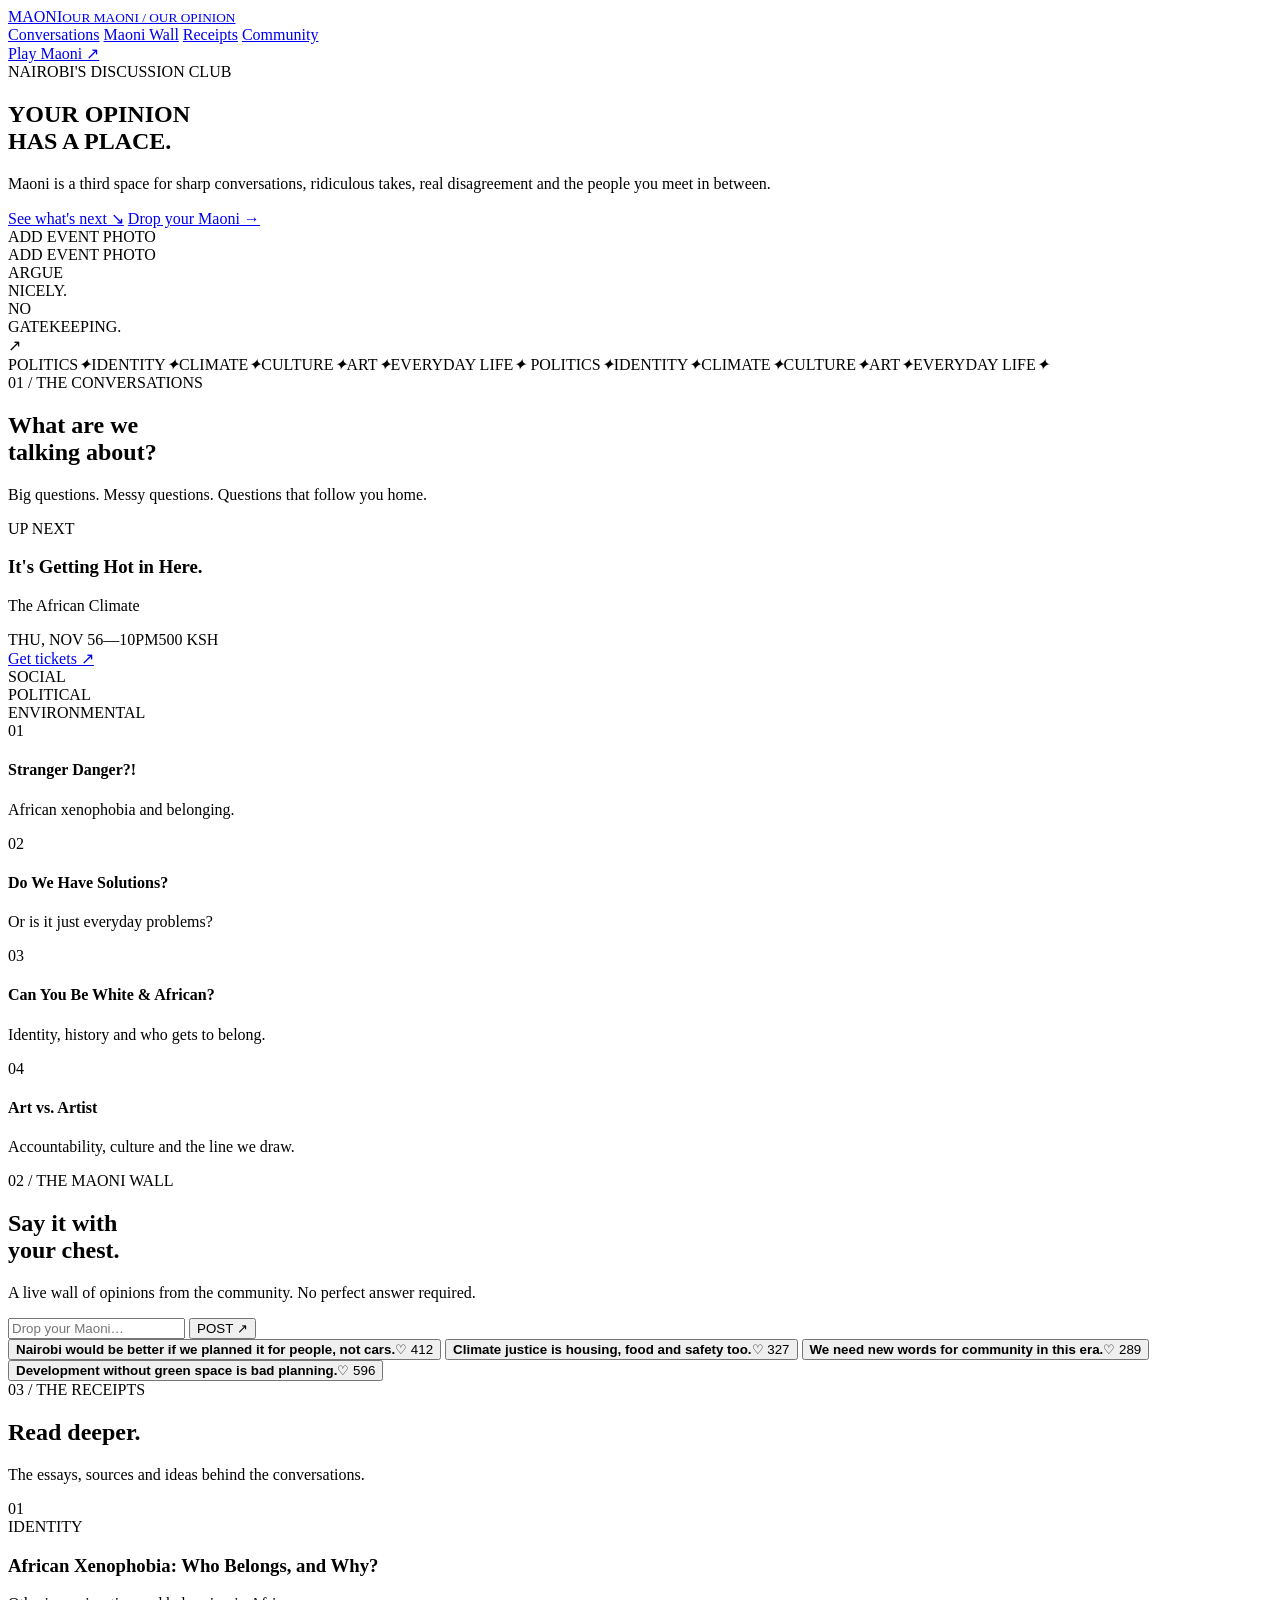
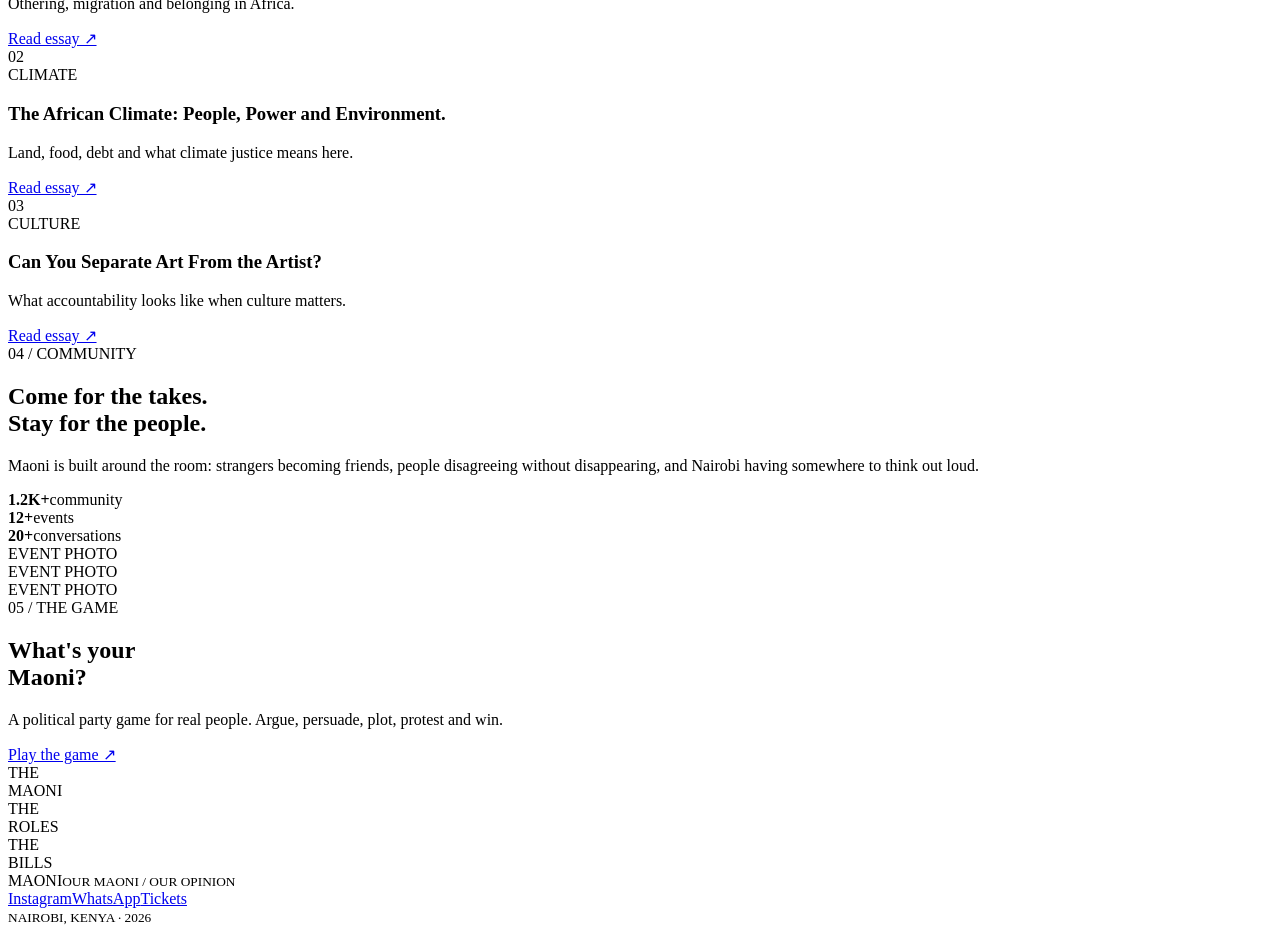
==== index.html @ e8bc094e "Build modern Maoni community site" ====
<!doctype html>
<html lang="en">
<head>
  <meta charset="utf-8" />
  <meta name="viewport" content="width=device-width,initial-scale=1" />
  <meta name="theme-color" content="#0b0b0d" />
  <title>Maoni — Our Maoni. Our Opinion.</title>
  <meta name="description" content="Maoni is a Nairobi discussion club, community and game for people with something to say." />
  <link rel="preconnect" href="https://fonts.googleapis.com">
  <link rel="preconnect" href="https://fonts.gstatic.com" crossorigin>
  <link href="https://fonts.googleapis.com/css2?family=Archivo+Black&family=DM+Sans:wght@400;500;600;700&family=Space+Grotesk:wght@500;600;700&display=swap" rel="stylesheet">
  <link rel="stylesheet" href="styles.css" />
</head>
<body>
  <div class="noise"></div>
  <header class="nav-wrap">
    <nav class="nav shell">
      <a class="brand" href="#top" aria-label="Maoni home"><span>MAONI</span><small>OUR MAONI / OUR OPINION</small></a>
      <div class="nav-links">
        <a href="#conversations">Conversations</a>
        <a href="#wall">Maoni Wall</a>
        <a href="#receipts">Receipts</a>
        <a href="#community">Community</a>
      </div>
      <a class="pill pill-pink" href="#game">Play Maoni ↗</a>
    </nav>
  </header>

  <main id="top">
    <section class="hero shell">
      <div class="hero-copy reveal">
        <div class="eyebrow">NAIROBI'S DISCUSSION CLUB</div>
        <h1>YOUR OPINION<br><span class="chrome">HAS A PLACE.</span></h1>
        <p>Maoni is a third space for sharp conversations, ridiculous takes, real disagreement and the people you meet in between.</p>
        <div class="hero-actions">
          <a class="pill pill-lime" href="#conversations">See what's next ↘</a>
          <a class="text-link" href="#wall">Drop your Maoni →</a>
        </div>
      </div>
      <div class="hero-art reveal">
        <div class="orb orb-a"></div>
        <div class="orb orb-b"></div>
        <div class="portrait-card portrait-a"><span>ADD EVENT PHOTO</span></div>
        <div class="portrait-card portrait-b"><span>ADD EVENT PHOTO</span></div>
        <div class="sticker sticker-blue">ARGUE<br>NICELY.</div>
        <div class="sticker sticker-pink">NO<br>GATEKEEPING.</div>
        <div class="scribble">↗</div>
      </div>
    </section>

    <section class="ticker" aria-label="Maoni topics">
      <div class="ticker-track">
        <span>POLITICS</span><i>✦</i><span>IDENTITY</span><i>✦</i><span>CLIMATE</span><i>✦</i><span>CULTURE</span><i>✦</i><span>ART</span><i>✦</i><span>EVERYDAY LIFE</span><i>✦</i>
        <span>POLITICS</span><i>✦</i><span>IDENTITY</span><i>✦</i><span>CLIMATE</span><i>✦</i><span>CULTURE</span><i>✦</i><span>ART</span><i>✦</i><span>EVERYDAY LIFE</span><i>✦</i>
      </div>
    </section>

    <section id="conversations" class="section shell">
      <div class="section-head reveal">
        <div><span class="eyebrow">01 / THE CONVERSATIONS</span><h2>What are we<br>talking about?</h2></div>
        <p>Big questions. Messy questions. Questions that follow you home.</p>
      </div>
      <article class="feature-card reveal">
        <div class="feature-copy">
          <span class="tag">UP NEXT</span>
          <h3>It's Getting Hot in Here.</h3>
          <p class="subtitle">The African Climate</p>
          <div class="meta"><span>THU, NOV 5</span><span>6—10PM</span><span>500 KSH</span></div>
          <a class="pill pill-black" href="#">Get tickets ↗</a>
        </div>
        <div class="feature-visual">
          <div class="planet"></div>
          <div class="topic-chip chip-a">SOCIAL</div>
          <div class="topic-chip chip-b">POLITICAL</div>
          <div class="topic-chip chip-c">ENVIRONMENTAL</div>
        </div>
      </article>
      <div class="conversation-grid">
        <article class="topic-card pink reveal"><span>01</span><h4>Stranger Danger?!</h4><p>African xenophobia and belonging.</p></article>
        <article class="topic-card blue reveal"><span>02</span><h4>Do We Have Solutions?</h4><p>Or is it just everyday problems?</p></article>
        <article class="topic-card lime reveal"><span>03</span><h4>Can You Be White & African?</h4><p>Identity, history and who gets to belong.</p></article>
        <article class="topic-card orange reveal"><span>04</span><h4>Art vs. Artist</h4><p>Accountability, culture and the line we draw.</p></article>
      </div>
    </section>

    <section id="wall" class="section dark-section">
      <div class="shell wall-grid">
        <div class="section-head inverse reveal"><div><span class="eyebrow">02 / THE MAONI WALL</span><h2>Say it with<br>your chest.</h2></div><p>A live wall of opinions from the community. No perfect answer required.</p></div>
        <form class="maoni-form reveal" onsubmit="return addMaoni(event)">
          <input id="maoniInput" maxlength="160" placeholder="Drop your Maoni…" aria-label="Drop your Maoni" />
          <button type="submit">POST ↗</button>
        </form>
        <div id="maoniGrid" class="maoni-grid">
          <button class="maoni-note n1" onclick="like(this)"><b>Nairobi would be better if we planned it for people, not cars.</b><span>♡ 412</span></button>
          <button class="maoni-note n2" onclick="like(this)"><b>Climate justice is housing, food and safety too.</b><span>♡ 327</span></button>
          <button class="maoni-note n3" onclick="like(this)"><b>We need new words for community in this era.</b><span>♡ 289</span></button>
          <button class="maoni-note n4" onclick="like(this)"><b>Development without green space is bad planning.</b><span>♡ 596</span></button>
        </div>
      </div>
    </section>

    <section id="receipts" class="section shell">
      <div class="section-head reveal"><div><span class="eyebrow">03 / THE RECEIPTS</span><h2>Read deeper.</h2></div><p>The essays, sources and ideas behind the conversations.</p></div>
      <div class="essay-grid">
        <article class="essay-card reveal"><div class="essay-no">01</div><span class="tag">IDENTITY</span><h3>African Xenophobia: Who Belongs, and Why?</h3><p>Othering, migration and belonging in Africa.</p><a href="#">Read essay ↗</a></article>
        <article class="essay-card reveal"><div class="essay-no">02</div><span class="tag">CLIMATE</span><h3>The African Climate: People, Power and Environment.</h3><p>Land, food, debt and what climate justice means here.</p><a href="#">Read essay ↗</a></article>
        <article class="essay-card reveal"><div class="essay-no">03</div><span class="tag">CULTURE</span><h3>Can You Separate Art From the Artist?</h3><p>What accountability looks like when culture matters.</p><a href="#">Read essay ↗</a></article>
      </div>
    </section>

    <section id="community" class="section community-section shell">
      <div class="community-copy reveal">
        <span class="eyebrow">04 / COMMUNITY</span>
        <h2>Come for the takes.<br><span class="chrome">Stay for the people.</span></h2>
        <p>Maoni is built around the room: strangers becoming friends, people disagreeing without disappearing, and Nairobi having somewhere to think out loud.</p>
        <div class="stats"><div><strong>1.2K+</strong><span>community</span></div><div><strong>12+</strong><span>events</span></div><div><strong>20+</strong><span>conversations</span></div></div>
      </div>
      <div class="photo-stack reveal">
        <div class="photo p1">EVENT PHOTO</div><div class="photo p2">EVENT PHOTO</div><div class="photo p3">EVENT PHOTO</div>
      </div>
    </section>

    <section id="game" class="section game-section">
      <div class="shell game-grid">
        <div class="game-copy reveal"><span class="eyebrow">05 / THE GAME</span><h2>What's your<br><span class="chrome">Maoni?</span></h2><p>A political party game for real people. Argue, persuade, plot, protest and win.</p><a class="pill pill-lime" href="#">Play the game ↗</a></div>
        <div class="cards reveal"><div class="game-card pink">THE<br>MAONI</div><div class="game-card lime">THE<br>ROLES</div><div class="game-card blue">THE<br>BILLS</div></div>
      </div>
    </section>
  </main>

  <footer><div class="shell footer-grid"><div class="brand"><span>MAONI</span><small>OUR MAONI / OUR OPINION</small></div><div><a href="#">Instagram</a><a href="#">WhatsApp</a><a href="#">Tickets</a></div><small>NAIROBI, KENYA · 2026</small></div></footer>
  <script src="app.js"></script>
</body>
</html>
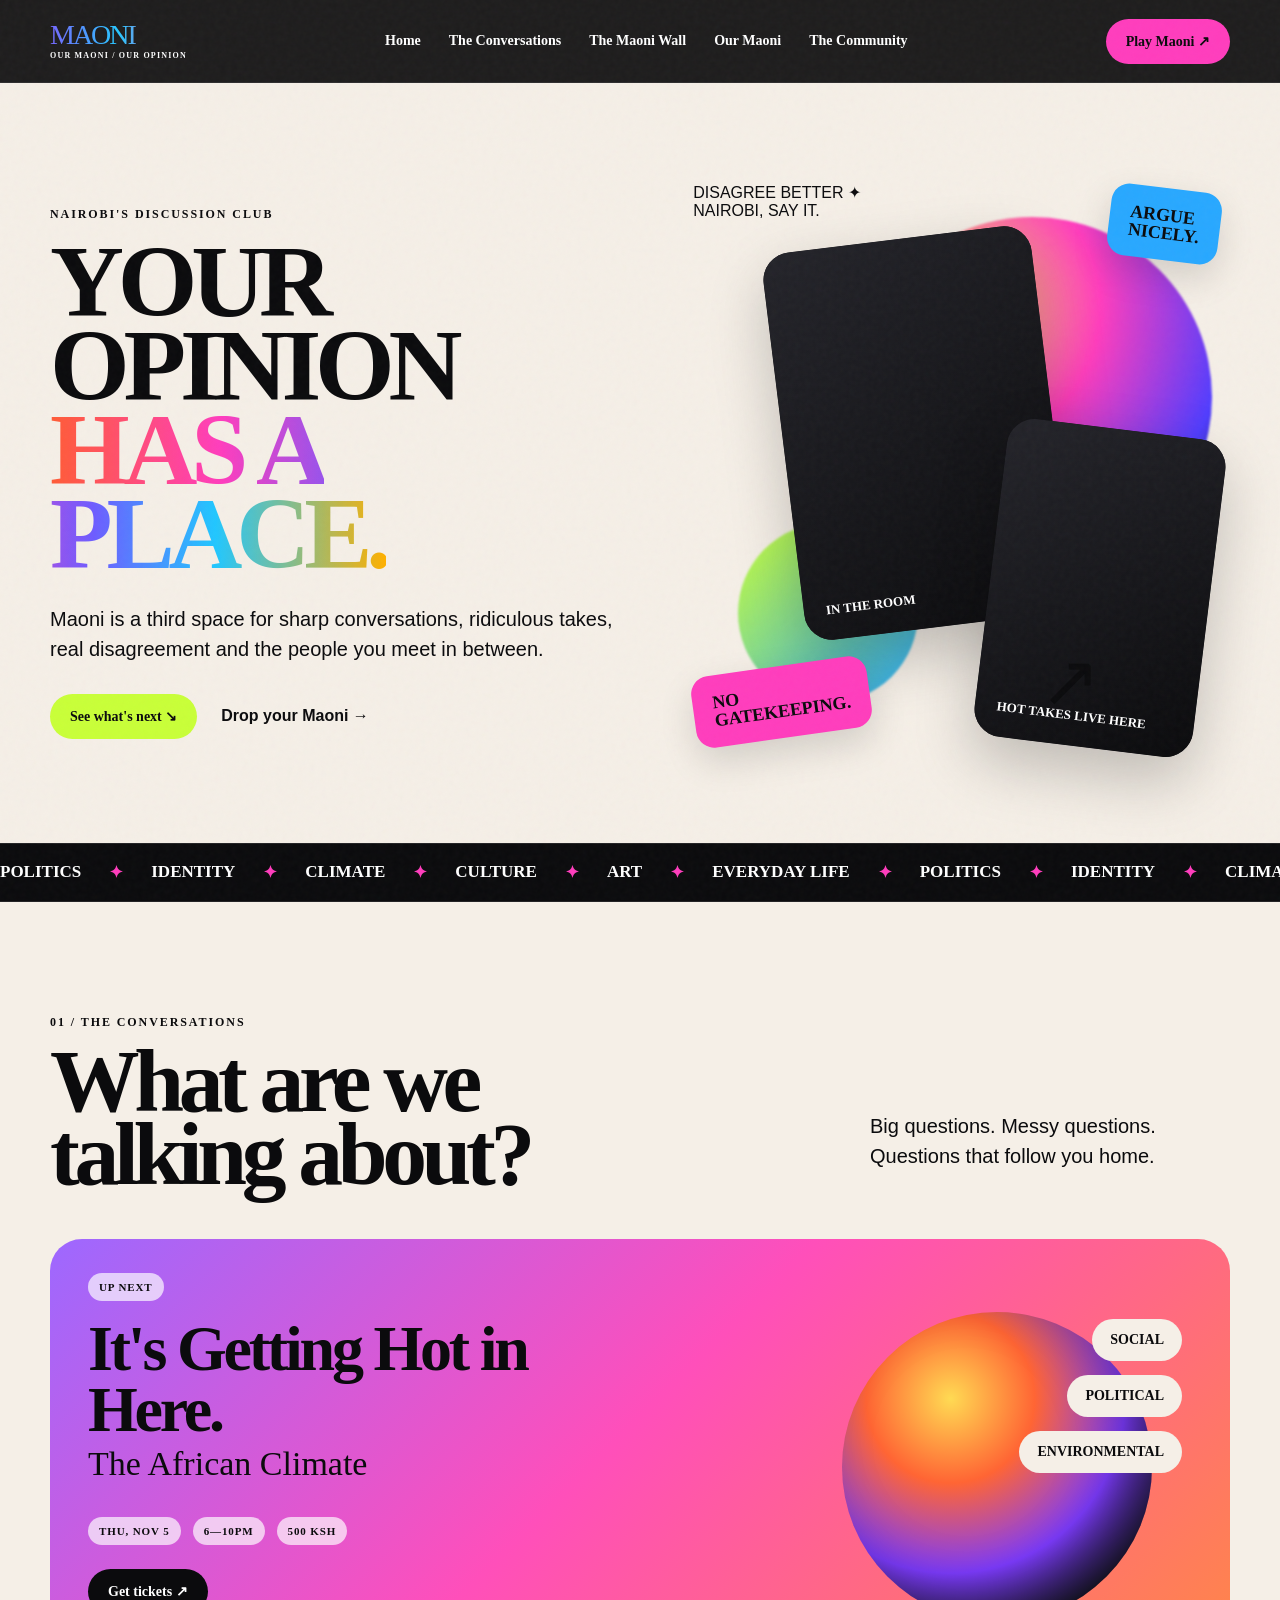
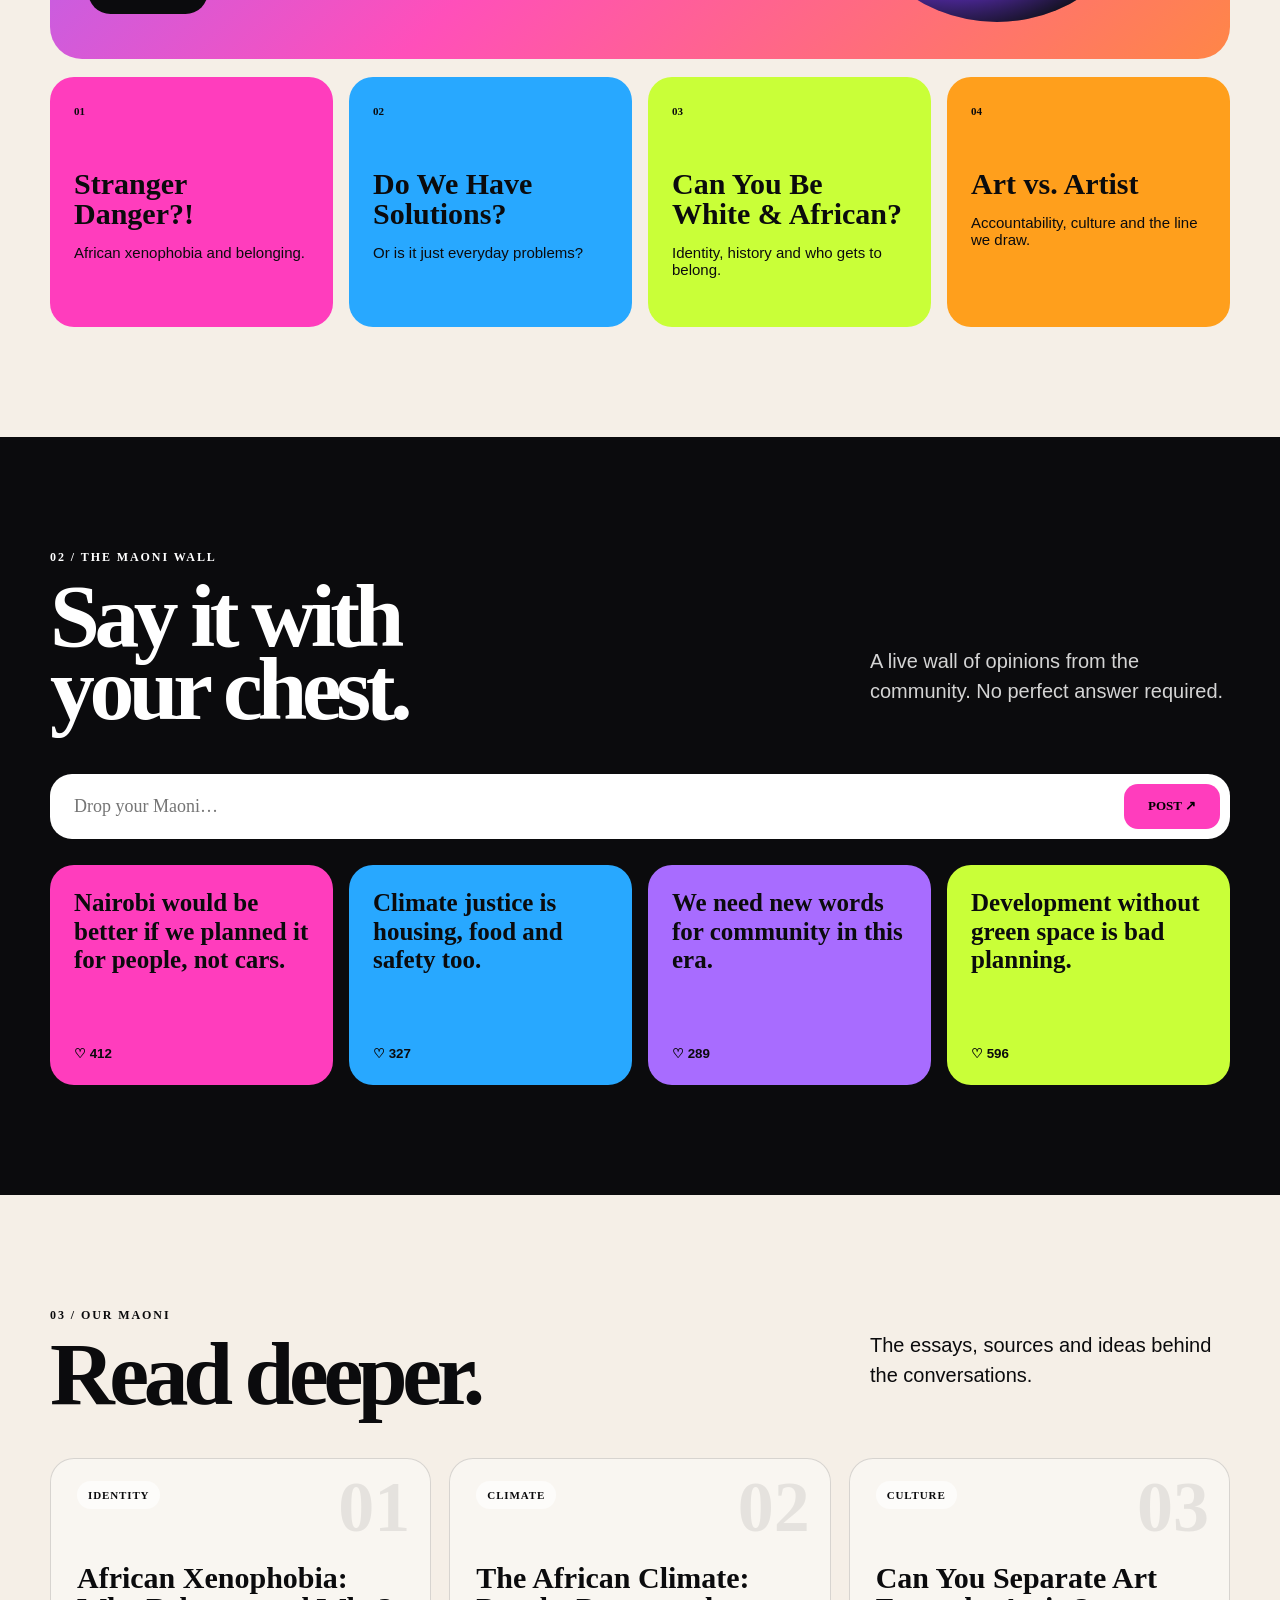
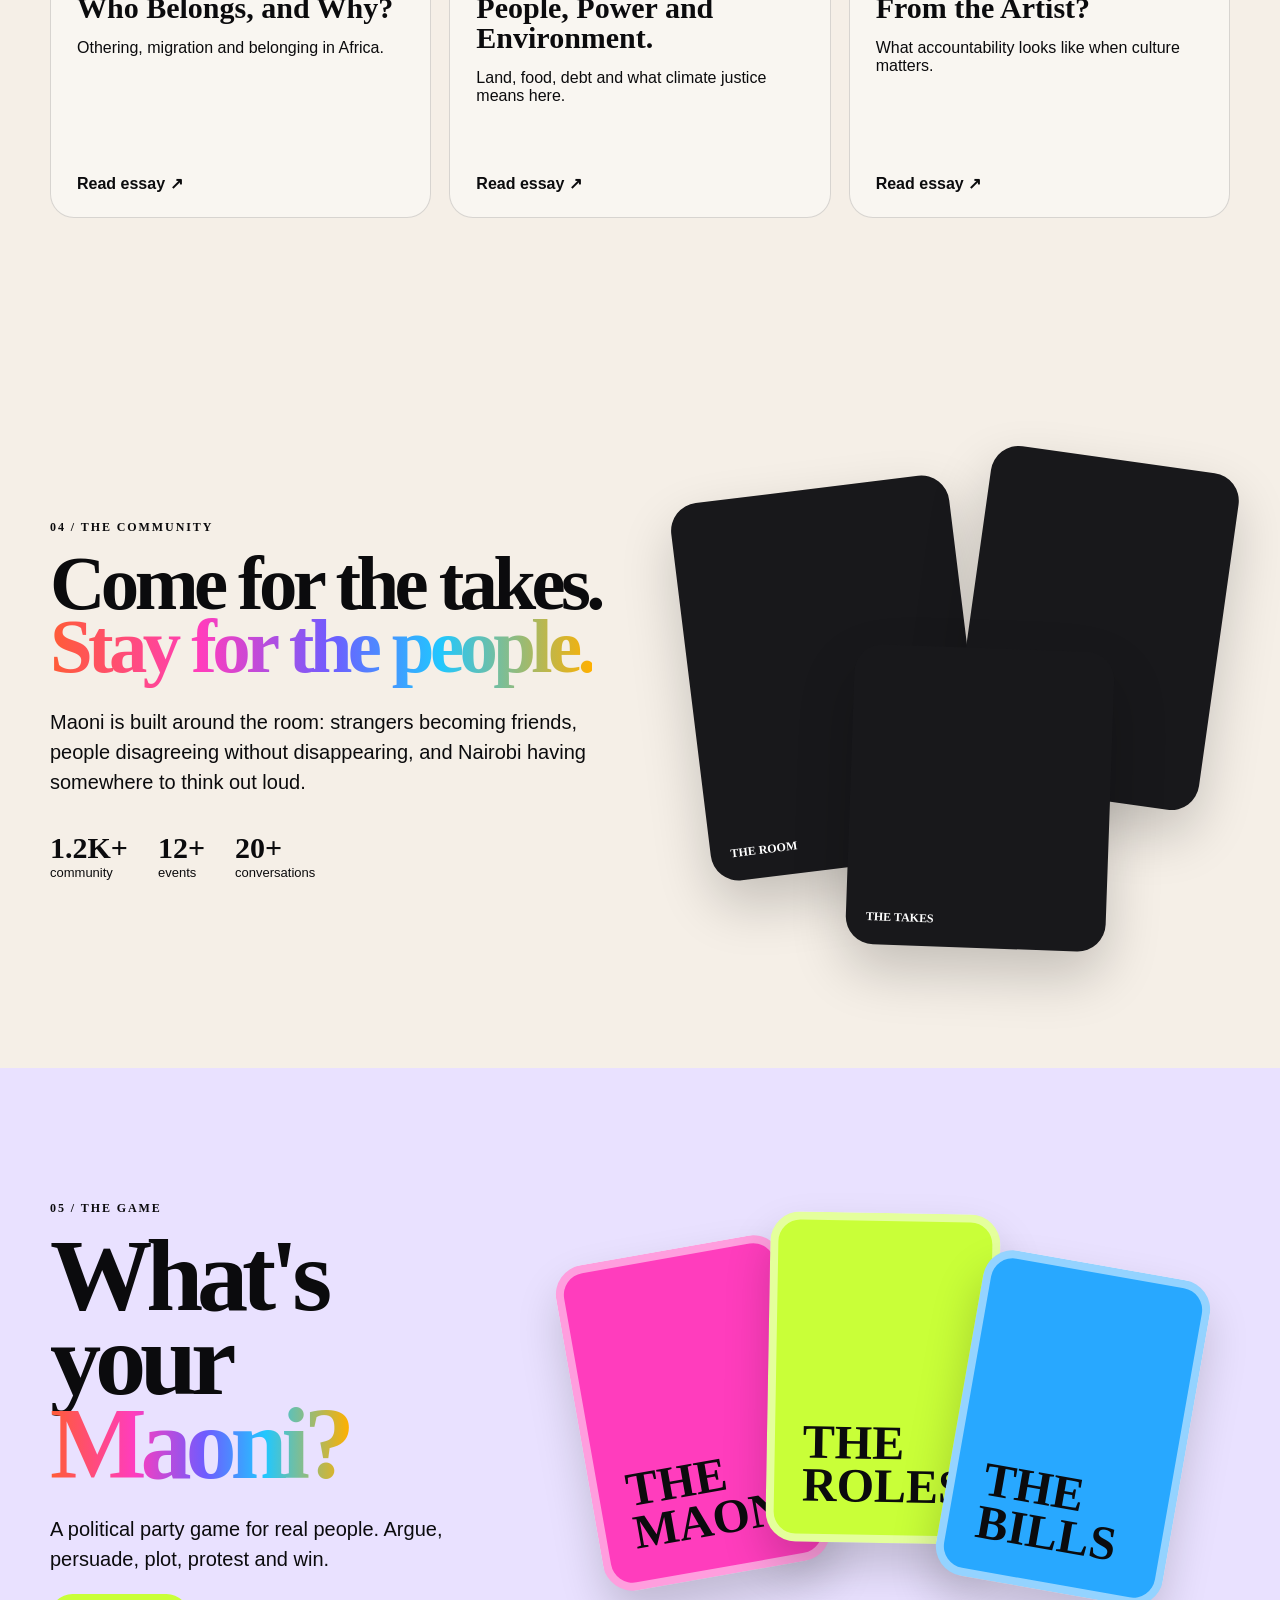
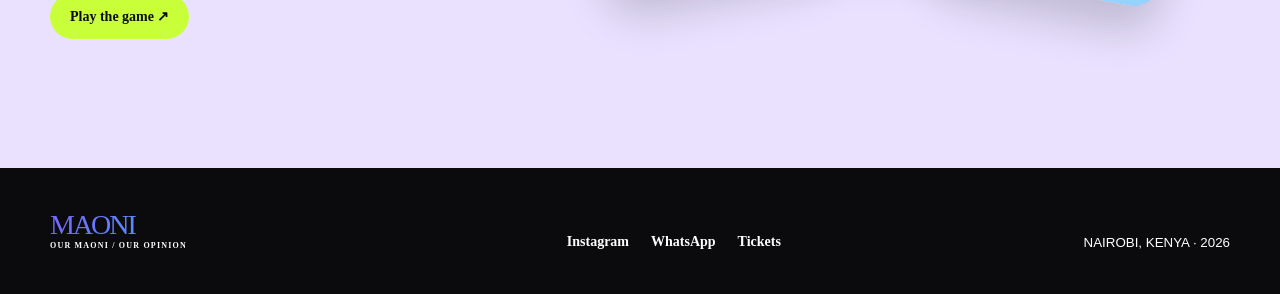
==== commit 6a465d3d: "Make Maoni navigation and sections more playful" ====
--- a/index.html
+++ b/index.html
@@ -13,37 +13,41 @@
 </head>
 <body>
   <div class="noise"></div>
+  <div class="cursor-glow" aria-hidden="true"></div>
   <header class="nav-wrap">
     <nav class="nav shell">
       <a class="brand" href="#top" aria-label="Maoni home"><span>MAONI</span><small>OUR MAONI / OUR OPINION</small></a>
       <div class="nav-links">
-        <a href="#conversations">Conversations</a>
-        <a href="#wall">Maoni Wall</a>
-        <a href="#receipts">Receipts</a>
-        <a href="#community">Community</a>
+        <a href="#top">Home</a>
+        <a href="#conversations">The Conversations</a>
+        <a href="#wall">The Maoni Wall</a>
+        <a href="#our-maoni">Our Maoni</a>
+        <a href="#community">The Community</a>
       </div>
-      <a class="pill pill-pink" href="#game">Play Maoni ↗</a>
+      <a class="pill pill-pink magnetic" href="#game">Play Maoni ↗</a>
     </nav>
   </header>
 
   <main id="top">
     <section class="hero shell">
       <div class="hero-copy reveal">
-        <div class="eyebrow">NAIROBI'S DISCUSSION CLUB</div>
+        <div class="eyebrow">NAIROBI'S DISCUSSION CLUB <span class="blink-dot"></span></div>
         <h1>YOUR OPINION<br><span class="chrome">HAS A PLACE.</span></h1>
         <p>Maoni is a third space for sharp conversations, ridiculous takes, real disagreement and the people you meet in between.</p>
         <div class="hero-actions">
-          <a class="pill pill-lime" href="#conversations">See what's next ↘</a>
+          <a class="pill pill-lime magnetic" href="#conversations">See what's next ↘</a>
           <a class="text-link" href="#wall">Drop your Maoni →</a>
         </div>
       </div>
-      <div class="hero-art reveal">
-        <div class="orb orb-a"></div>
-        <div class="orb orb-b"></div>
-        <div class="portrait-card portrait-a"><span>ADD EVENT PHOTO</span></div>
-        <div class="portrait-card portrait-b"><span>ADD EVENT PHOTO</span></div>
-        <div class="sticker sticker-blue">ARGUE<br>NICELY.</div>
-        <div class="sticker sticker-pink">NO<br>GATEKEEPING.</div>
+      <div class="hero-art reveal parallax-zone">
+        <div class="orb orb-a float-slow"></div>
+        <div class="orb orb-b float-fast"></div>
+        <div class="portrait-card portrait-a tilt-card"><span>IN THE ROOM</span></div>
+        <div class="portrait-card portrait-b tilt-card"><span>HOT TAKES LIVE HERE</span></div>
+        <div class="sticker sticker-blue float-fast">ARGUE<br>NICELY.</div>
+        <div class="sticker sticker-pink float-slow">NO<br>GATEKEEPING.</div>
+        <div class="mini-sticker mini-a">DISAGREE BETTER ✦</div>
+        <div class="mini-sticker mini-b">NAIROBI, SAY IT.</div>
         <div class="scribble">↗</div>
       </div>
     </section>
@@ -60,26 +64,26 @@
         <div><span class="eyebrow">01 / THE CONVERSATIONS</span><h2>What are we<br>talking about?</h2></div>
         <p>Big questions. Messy questions. Questions that follow you home.</p>
       </div>
-      <article class="feature-card reveal">
+      <article class="feature-card reveal tilt-card">
         <div class="feature-copy">
           <span class="tag">UP NEXT</span>
           <h3>It's Getting Hot in Here.</h3>
           <p class="subtitle">The African Climate</p>
           <div class="meta"><span>THU, NOV 5</span><span>6—10PM</span><span>500 KSH</span></div>
-          <a class="pill pill-black" href="#">Get tickets ↗</a>
+          <a class="pill pill-black magnetic" href="#">Get tickets ↗</a>
         </div>
         <div class="feature-visual">
-          <div class="planet"></div>
-          <div class="topic-chip chip-a">SOCIAL</div>
-          <div class="topic-chip chip-b">POLITICAL</div>
-          <div class="topic-chip chip-c">ENVIRONMENTAL</div>
+          <div class="planet float-slow"></div>
+          <div class="topic-chip chip-a float-fast">SOCIAL</div>
+          <div class="topic-chip chip-b float-slow">POLITICAL</div>
+          <div class="topic-chip chip-c float-fast">ENVIRONMENTAL</div>
         </div>
       </article>
       <div class="conversation-grid">
-        <article class="topic-card pink reveal"><span>01</span><h4>Stranger Danger?!</h4><p>African xenophobia and belonging.</p></article>
-        <article class="topic-card blue reveal"><span>02</span><h4>Do We Have Solutions?</h4><p>Or is it just everyday problems?</p></article>
-        <article class="topic-card lime reveal"><span>03</span><h4>Can You Be White & African?</h4><p>Identity, history and who gets to belong.</p></article>
-        <article class="topic-card orange reveal"><span>04</span><h4>Art vs. Artist</h4><p>Accountability, culture and the line we draw.</p></article>
+        <article class="topic-card pink reveal tilt-card"><span>01</span><h4>Stranger Danger?!</h4><p>African xenophobia and belonging.</p></article>
+        <article class="topic-card blue reveal tilt-card"><span>02</span><h4>Do We Have Solutions?</h4><p>Or is it just everyday problems?</p></article>
+        <article class="topic-card lime reveal tilt-card"><span>03</span><h4>Can You Be White & African?</h4><p>Identity, history and who gets to belong.</p></article>
+        <article class="topic-card orange reveal tilt-card"><span>04</span><h4>Art vs. Artist</h4><p>Accountability, culture and the line we draw.</p></article>
       </div>
     </section>
 
@@ -88,42 +92,42 @@
         <div class="section-head inverse reveal"><div><span class="eyebrow">02 / THE MAONI WALL</span><h2>Say it with<br>your chest.</h2></div><p>A live wall of opinions from the community. No perfect answer required.</p></div>
         <form class="maoni-form reveal" onsubmit="return addMaoni(event)">
           <input id="maoniInput" maxlength="160" placeholder="Drop your Maoni…" aria-label="Drop your Maoni" />
-          <button type="submit">POST ↗</button>
+          <button class="magnetic" type="submit">POST ↗</button>
         </form>
         <div id="maoniGrid" class="maoni-grid">
-          <button class="maoni-note n1" onclick="like(this)"><b>Nairobi would be better if we planned it for people, not cars.</b><span>♡ 412</span></button>
-          <button class="maoni-note n2" onclick="like(this)"><b>Climate justice is housing, food and safety too.</b><span>♡ 327</span></button>
-          <button class="maoni-note n3" onclick="like(this)"><b>We need new words for community in this era.</b><span>♡ 289</span></button>
-          <button class="maoni-note n4" onclick="like(this)"><b>Development without green space is bad planning.</b><span>♡ 596</span></button>
+          <button class="maoni-note n1 tilt-card" onclick="like(this)"><b>Nairobi would be better if we planned it for people, not cars.</b><span>♡ 412</span></button>
+          <button class="maoni-note n2 tilt-card" onclick="like(this)"><b>Climate justice is housing, food and safety too.</b><span>♡ 327</span></button>
+          <button class="maoni-note n3 tilt-card" onclick="like(this)"><b>We need new words for community in this era.</b><span>♡ 289</span></button>
+          <button class="maoni-note n4 tilt-card" onclick="like(this)"><b>Development without green space is bad planning.</b><span>♡ 596</span></button>
         </div>
       </div>
     </section>
 
-    <section id="receipts" class="section shell">
-      <div class="section-head reveal"><div><span class="eyebrow">03 / THE RECEIPTS</span><h2>Read deeper.</h2></div><p>The essays, sources and ideas behind the conversations.</p></div>
+    <section id="our-maoni" class="section shell our-maoni-section">
+      <div class="section-head reveal"><div><span class="eyebrow">03 / OUR MAONI</span><h2>Read deeper.</h2></div><p>The essays, sources and ideas behind the conversations.</p></div>
       <div class="essay-grid">
-        <article class="essay-card reveal"><div class="essay-no">01</div><span class="tag">IDENTITY</span><h3>African Xenophobia: Who Belongs, and Why?</h3><p>Othering, migration and belonging in Africa.</p><a href="#">Read essay ↗</a></article>
-        <article class="essay-card reveal"><div class="essay-no">02</div><span class="tag">CLIMATE</span><h3>The African Climate: People, Power and Environment.</h3><p>Land, food, debt and what climate justice means here.</p><a href="#">Read essay ↗</a></article>
-        <article class="essay-card reveal"><div class="essay-no">03</div><span class="tag">CULTURE</span><h3>Can You Separate Art From the Artist?</h3><p>What accountability looks like when culture matters.</p><a href="#">Read essay ↗</a></article>
+        <article class="essay-card reveal tilt-card"><div class="essay-no">01</div><span class="tag">IDENTITY</span><h3>African Xenophobia: Who Belongs, and Why?</h3><p>Othering, migration and belonging in Africa.</p><a href="#">Read essay ↗</a></article>
+        <article class="essay-card reveal tilt-card"><div class="essay-no">02</div><span class="tag">CLIMATE</span><h3>The African Climate: People, Power and Environment.</h3><p>Land, food, debt and what climate justice means here.</p><a href="#">Read essay ↗</a></article>
+        <article class="essay-card reveal tilt-card"><div class="essay-no">03</div><span class="tag">CULTURE</span><h3>Can You Separate Art From the Artist?</h3><p>What accountability looks like when culture matters.</p><a href="#">Read essay ↗</a></article>
       </div>
     </section>
 
     <section id="community" class="section community-section shell">
       <div class="community-copy reveal">
-        <span class="eyebrow">04 / COMMUNITY</span>
+        <span class="eyebrow">04 / THE COMMUNITY</span>
         <h2>Come for the takes.<br><span class="chrome">Stay for the people.</span></h2>
         <p>Maoni is built around the room: strangers becoming friends, people disagreeing without disappearing, and Nairobi having somewhere to think out loud.</p>
         <div class="stats"><div><strong>1.2K+</strong><span>community</span></div><div><strong>12+</strong><span>events</span></div><div><strong>20+</strong><span>conversations</span></div></div>
       </div>
-      <div class="photo-stack reveal">
-        <div class="photo p1">EVENT PHOTO</div><div class="photo p2">EVENT PHOTO</div><div class="photo p3">EVENT PHOTO</div>
+      <div class="photo-stack reveal parallax-zone">
+        <div class="photo p1 tilt-card">THE ROOM</div><div class="photo p2 tilt-card">THE PEOPLE</div><div class="photo p3 tilt-card">THE TAKES</div>
       </div>
     </section>
 
     <section id="game" class="section game-section">
       <div class="shell game-grid">
-        <div class="game-copy reveal"><span class="eyebrow">05 / THE GAME</span><h2>What's your<br><span class="chrome">Maoni?</span></h2><p>A political party game for real people. Argue, persuade, plot, protest and win.</p><a class="pill pill-lime" href="#">Play the game ↗</a></div>
-        <div class="cards reveal"><div class="game-card pink">THE<br>MAONI</div><div class="game-card lime">THE<br>ROLES</div><div class="game-card blue">THE<br>BILLS</div></div>
+        <div class="game-copy reveal"><span class="eyebrow">05 / THE GAME</span><h2>What's your<br><span class="chrome">Maoni?</span></h2><p>A political party game for real people. Argue, persuade, plot, protest and win.</p><a class="pill pill-lime magnetic" href="#">Play the game ↗</a></div>
+        <div class="cards reveal parallax-zone"><div class="game-card pink tilt-card">THE<br>MAONI</div><div class="game-card lime tilt-card">THE<br>ROLES</div><div class="game-card blue tilt-card">THE<br>BILLS</div></div>
       </div>
     </section>
   </main>
--- a/styles.css
+++ b/styles.css
@@ -0,0 +1 @@
+:root{--ink:#0b0b0d;--paper:#f5efe7;--pink:#ff3dbd;--blue:#28a8ff;--lime:#c9ff38;--orange:#ff9f1c;--purple:#a86cff;--line:rgba(11,11,13,.14)}*{box-sizing:border-box}html{scroll-behavior:smooth}body{margin:0;background:var(--paper);color:var(--ink);font-family:'DM Sans',sans-serif;overflow-x:hidden}.noise{position:fixed;inset:0;pointer-events:none;opacity:.07;z-index:99;background-image:url("data:image/svg+xml,%3Csvg viewBox='0 0 180 180' xmlns='http://www.w3.org/2000/svg'%3E%3Cfilter id='n'%3E%3CfeTurbulence type='fractalNoise' baseFrequency='.9' numOctaves='4' stitchTiles='stitch'/%3E%3C/filter%3E%3Crect width='100%25' height='100%25' filter='url(%23n)' opacity='.45'/%3E%3C/svg%3E")}.shell{width:min(1180px,calc(100% - 36px));margin:auto}.nav-wrap{position:sticky;top:0;z-index:50;background:rgba(11,11,13,.92);backdrop-filter:blur(18px);border-bottom:1px solid rgba(255,255,255,.08)}.nav{height:82px;display:flex;align-items:center;justify-content:space-between;gap:24px}.brand{display:flex;flex-direction:column;color:white;text-decoration:none;line-height:.9}.brand span{font-family:'Archivo Black';font-size:28px;letter-spacing:-2px;background:linear-gradient(90deg,#7567ff,#27c8ff,#ff3dbd);-webkit-background-clip:text;color:transparent}.brand small{font:700 8px/1 'Space Grotesk';letter-spacing:.15em;margin-top:5px}.nav-links{display:flex;gap:28px}.nav-links a,.footer-grid a{color:white;text-decoration:none;font:600 14px 'Space Grotesk'}.pill{display:inline-flex;align-items:center;justify-content:center;padding:14px 20px;border-radius:999px;text-decoration:none;color:var(--ink);font:700 14px 'Space Grotesk';transition:.25s transform,.25s box-shadow}.pill:hover{transform:translateY(-2px) rotate(-1deg);box-shadow:0 8px 30px rgba(0,0,0,.14)}.pill-pink{background:var(--pink)}.pill-lime{background:var(--lime)}.pill-black{background:var(--ink);color:#fff}.hero{min-height:760px;padding:92px 0 72px;display:grid;grid-template-columns:1.05fr .95fr;align-items:center;gap:50px}.eyebrow{font:700 12px 'Space Grotesk';letter-spacing:.16em}.hero h1,.section h2,.game-copy h2{font-family:'Archivo Black';font-size:clamp(60px,8vw,124px);line-height:.82;letter-spacing:-.06em;margin:18px 0 28px}.hero p,.section-head p,.community-copy p,.game-copy p{font-size:20px;line-height:1.5;max-width:610px}.chrome{background:linear-gradient(90deg,#ff5c35 0%,#ff3dbd 28%,#6e5cff 52%,#21c7ff 72%,#ffb000 100%);-webkit-background-clip:text;color:transparent}.hero-actions{display:flex;align-items:center;gap:24px;margin-top:30px}.text-link{color:var(--ink);font-weight:700;text-decoration:none}.hero-art{position:relative;height:580px}.orb{position:absolute;border-radius:50%;filter:blur(1px)}.orb-a{width:360px;height:360px;right:18px;top:34px;background:radial-gradient(circle at 30% 25%,#ffe76a 0,#ff3dbd 38%,#503dff 73%,#111 100%)}.orb-b{width:180px;height:180px;left:45px;bottom:60px;background:linear-gradient(135deg,var(--lime),var(--blue))}.portrait-card{position:absolute;background:#16161a;color:white;border-radius:28px;display:flex;align-items:end;padding:22px;font:700 13px 'Space Grotesk';box-shadow:0 24px 60px rgba(0,0,0,.22);overflow:hidden}.portrait-card:before{content:"";position:absolute;inset:0;background:linear-gradient(145deg,#24242a,#0b0b0d)}.portrait-card span{position:relative}.portrait-a{width:270px;height:390px;left:90px;top:55px;transform:rotate(-7deg)}.portrait-b{width:220px;height:320px;right:20px;bottom:15px;transform:rotate(7deg)}.sticker{position:absolute;padding:18px 20px;border-radius:18px;font:700 18px/1 'Archivo Black';box-shadow:0 14px 36px rgba(0,0,0,.14)}.sticker-blue{background:var(--blue);right:10px;top:5px;transform:rotate(7deg)}.sticker-pink{background:var(--pink);left:0;bottom:25px;transform:rotate(-8deg)}.scribble{position:absolute;font-size:72px;right:130px;bottom:40px}.ticker{background:var(--ink);color:white;overflow:hidden;border-block:1px solid rgba(255,255,255,.1)}.ticker-track{display:flex;gap:28px;white-space:nowrap;padding:18px 0;font:700 17px 'Space Grotesk';width:max-content;animation:ticker 22s linear infinite}.ticker i{color:var(--pink);font-style:normal}@keyframes ticker{to{transform:translateX(-50%)}}.section{padding:110px 0}.section-head{display:flex;justify-content:space-between;gap:40px;align-items:end;margin-bottom:48px}.section-head h2{font-size:clamp(52px,7vw,98px);margin:14px 0 0}.section-head p{max-width:360px}.feature-card{background:linear-gradient(135deg,#9d68ff 0%,#ff4fba 48%,#ff8647 100%);border-radius:32px;min-height:420px;padding:38px;display:grid;grid-template-columns:1fr 1fr;overflow:hidden;position:relative}.feature-copy{z-index:2}.feature-copy h3{font:700 clamp(40px,5vw,72px)/.95 'Archivo Black';margin:24px 0 4px;letter-spacing:-.05em}.subtitle{font:500 34px 'Space Grotesk';margin:0 0 34px}.meta{display:flex;gap:12px;flex-wrap:wrap;margin-bottom:24px}.meta span,.tag{padding:8px 11px;background:rgba(255,255,255,.68);border-radius:999px;font:700 11px 'Space Grotesk';letter-spacing:.08em}.feature-visual{position:relative}.planet{width:310px;height:310px;border-radius:50%;position:absolute;right:40px;top:35px;background:radial-gradient(circle at 35% 28%,#ffda53 0,#ff6534 28%,#7e3cff 58%,#171725 80%);box-shadow:inset -30px -25px 55px rgba(0,0,0,.28)}.topic-chip{position:absolute;right:10px;background:var(--paper);padding:13px 18px;border-radius:999px;font:700 14px 'Space Grotesk'}.chip-a{top:42px}.chip-b{top:98px}.chip-c{top:154px}.conversation-grid{display:grid;grid-template-columns:repeat(4,1fr);gap:16px;margin-top:18px}.topic-card{min-height:250px;border-radius:24px;padding:24px;transition:.25s transform}.topic-card:hover{transform:translateY(-5px)}.topic-card span{font:700 11px 'Space Grotesk'}.topic-card h4{font:700 30px/1 'Archivo Black';margin:50px 0 10px}.topic-card p{font-size:15px}.pink{background:var(--pink)}.blue{background:var(--blue)}.lime{background:var(--lime)}.orange{background:var(--orange)}.dark-section{background:var(--ink);color:white}.inverse p{color:#d4d4d4}.wall-grid{display:block}.maoni-form{display:flex;background:white;border-radius:22px;padding:10px;margin-bottom:26px}.maoni-form input{flex:1;border:0;outline:0;font:500 18px 'DM Sans';padding:12px 14px}.maoni-form button{border:0;background:var(--pink);border-radius:14px;padding:0 24px;font:700 13px 'Space Grotesk';cursor:pointer}.maoni-grid{display:grid;grid-template-columns:repeat(4,1fr);gap:16px}.maoni-note{border:0;border-radius:24px;min-height:220px;padding:24px;text-align:left;display:flex;flex-direction:column;justify-content:space-between;cursor:pointer;transition:.2s transform;color:var(--ink)}.maoni-note:hover{transform:rotate(-1.5deg) scale(1.01)}.maoni-note b{font:600 25px/1.15 'Space Grotesk'}.maoni-note span{font-weight:700}.n1{background:var(--pink)}.n2{background:var(--blue)}.n3{background:var(--purple)}.n4{background:var(--lime)}.essay-grid{display:grid;grid-template-columns:repeat(3,1fr);gap:18px}.essay-card{position:relative;border:1px solid var(--line);border-radius:24px;padding:26px;min-height:360px;background:rgba(255,255,255,.42);transition:.25s transform,.25s background}.essay-card:hover{transform:translateY(-4px);background:white}.essay-no{font:700 72px/.8 'Archivo Black';opacity:.08;position:absolute;right:20px;top:20px}.essay-card h3{font:700 30px/1 'Archivo Black';margin:60px 0 16px}.essay-card a{position:absolute;bottom:24px;color:var(--ink);font-weight:700;text-decoration:none}.community-section{display:grid;grid-template-columns:1fr 1fr;gap:60px;align-items:center}.community-copy h2{font-size:clamp(50px,6vw,88px)}.stats{display:flex;gap:30px;margin-top:34px}.stats div{display:flex;flex-direction:column}.stats strong{font:700 30px 'Archivo Black'}.stats span{font-size:13px}.photo-stack{position:relative;height:520px}.photo{position:absolute;border-radius:28px;background:#18181b;color:white;display:flex;align-items:end;padding:20px;font:700 12px 'Space Grotesk';box-shadow:0 25px 55px rgba(0,0,0,.2)}.p1{width:280px;height:380px;left:20px;top:50px;transform:rotate(-7deg)}.p2{width:250px;height:340px;right:10px;top:20px;transform:rotate(8deg)}.p3{width:260px;height:300px;left:180px;bottom:10px;transform:rotate(2deg)}.game-section{background:#e9e1ff}.game-grid{display:grid;grid-template-columns:.8fr 1.2fr;gap:60px;align-items:center}.cards{height:480px;position:relative}.game-card{position:absolute;width:230px;height:330px;border-radius:30px;padding:28px;font:700 48px/.9 'Archivo Black';display:flex;align-items:end;box-shadow:0 24px 45px rgba(0,0,0,.18);border:8px solid rgba(255,255,255,.5)}.game-card:nth-child(1){left:20px;top:70px;transform:rotate(-10deg)}.game-card:nth-child(2){left:210px;top:35px;transform:rotate(1deg)}.game-card:nth-child(3){left:400px;top:85px;transform:rotate(10deg)}footer{background:var(--ink);padding:44px 0;color:white}.footer-grid{display:grid;grid-template-columns:1fr 1fr auto;align-items:end}.footer-grid>div:nth-child(2){display:flex;gap:22px}.reveal{opacity:0;transform:translateY(24px);transition:.7s ease}.reveal.visible{opacity:1;transform:none}@media(max-width:900px){.nav-links{display:none}.hero,.community-section,.game-grid{grid-template-columns:1fr}.hero{padding-top:60px}.hero-art{height:480px}.conversation-grid,.maoni-grid{grid-template-columns:repeat(2,1fr)}.essay-grid{grid-template-columns:1fr}.feature-card{grid-template-columns:1fr;min-height:680px}.feature-visual{min-height:300px}.section-head{display:block}.section-head p{margin-top:22px}.cards{transform:scale(.78);transform-origin:left top}.footer-grid{grid-template-columns:1fr;gap:24px}}@media(max-width:600px){.shell{width:min(100% - 22px,1180px)}.nav{height:72px}.brand span{font-size:23px}.pill{padding:12px 16px}.hero{min-height:auto;padding-bottom:40px}.hero h1{font-size:52px}.hero p{font-size:17px}.hero-art{height:390px}.portrait-a{width:210px;height:290px;left:25px}.portrait-b{width:170px;height:250px}.orb-a{width:280px;height:280px}.conversation-grid,.maoni-grid{grid-template-columns:1fr}.section{padding:76px 0}.section-head h2,.community-copy h2,.game-copy h2{font-size:50px}.feature-card{padding:24px}.feature-copy h3{font-size:42px}.planet{width:230px;height:230px;right:5px}.topic-chip{display:none}.stats{gap:16px}.stats strong{font-size:23px}.photo-stack{height:430px}.p1{width:210px;height:300px}.p2{width:190px;height:270px}.p3{width:200px;height:230px;left:100px}.cards{height:390px;transform:scale(.58)}.footer-grid>div:nth-child(2){flex-wrap:wrap}}
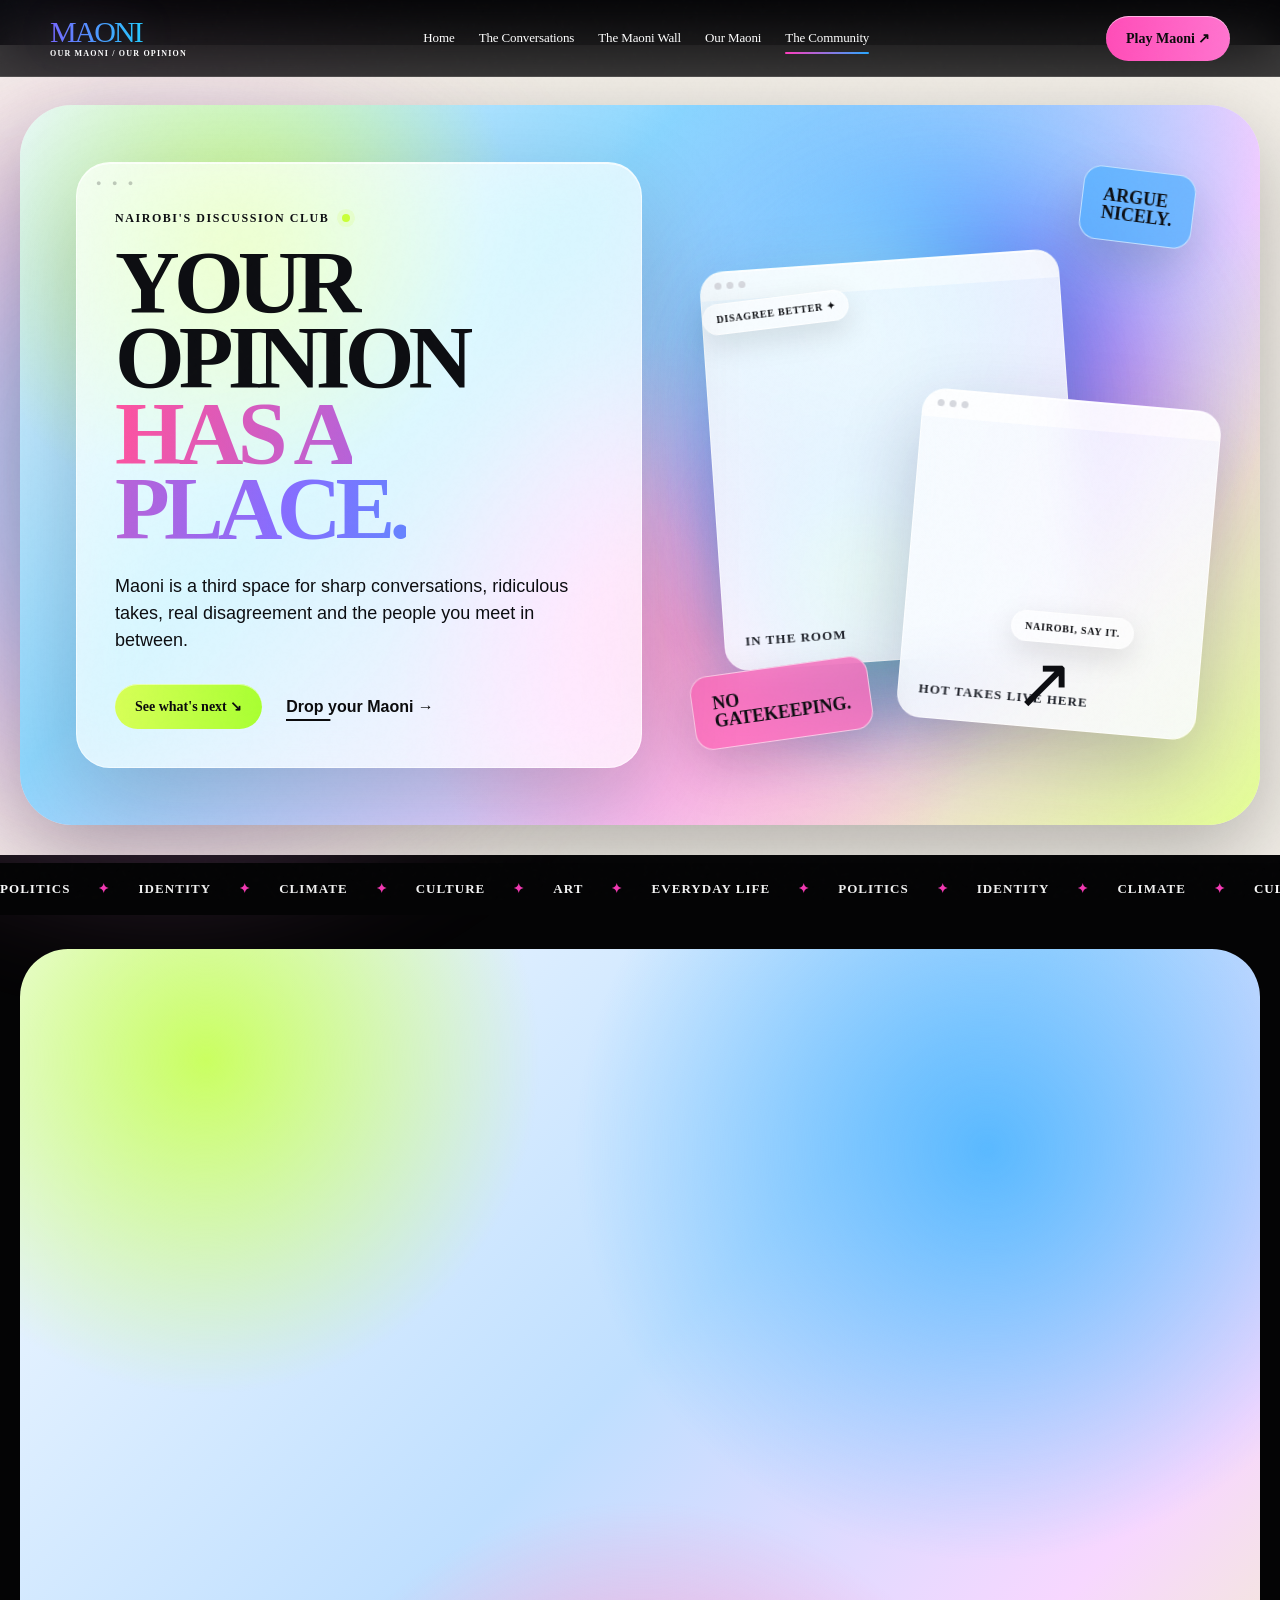
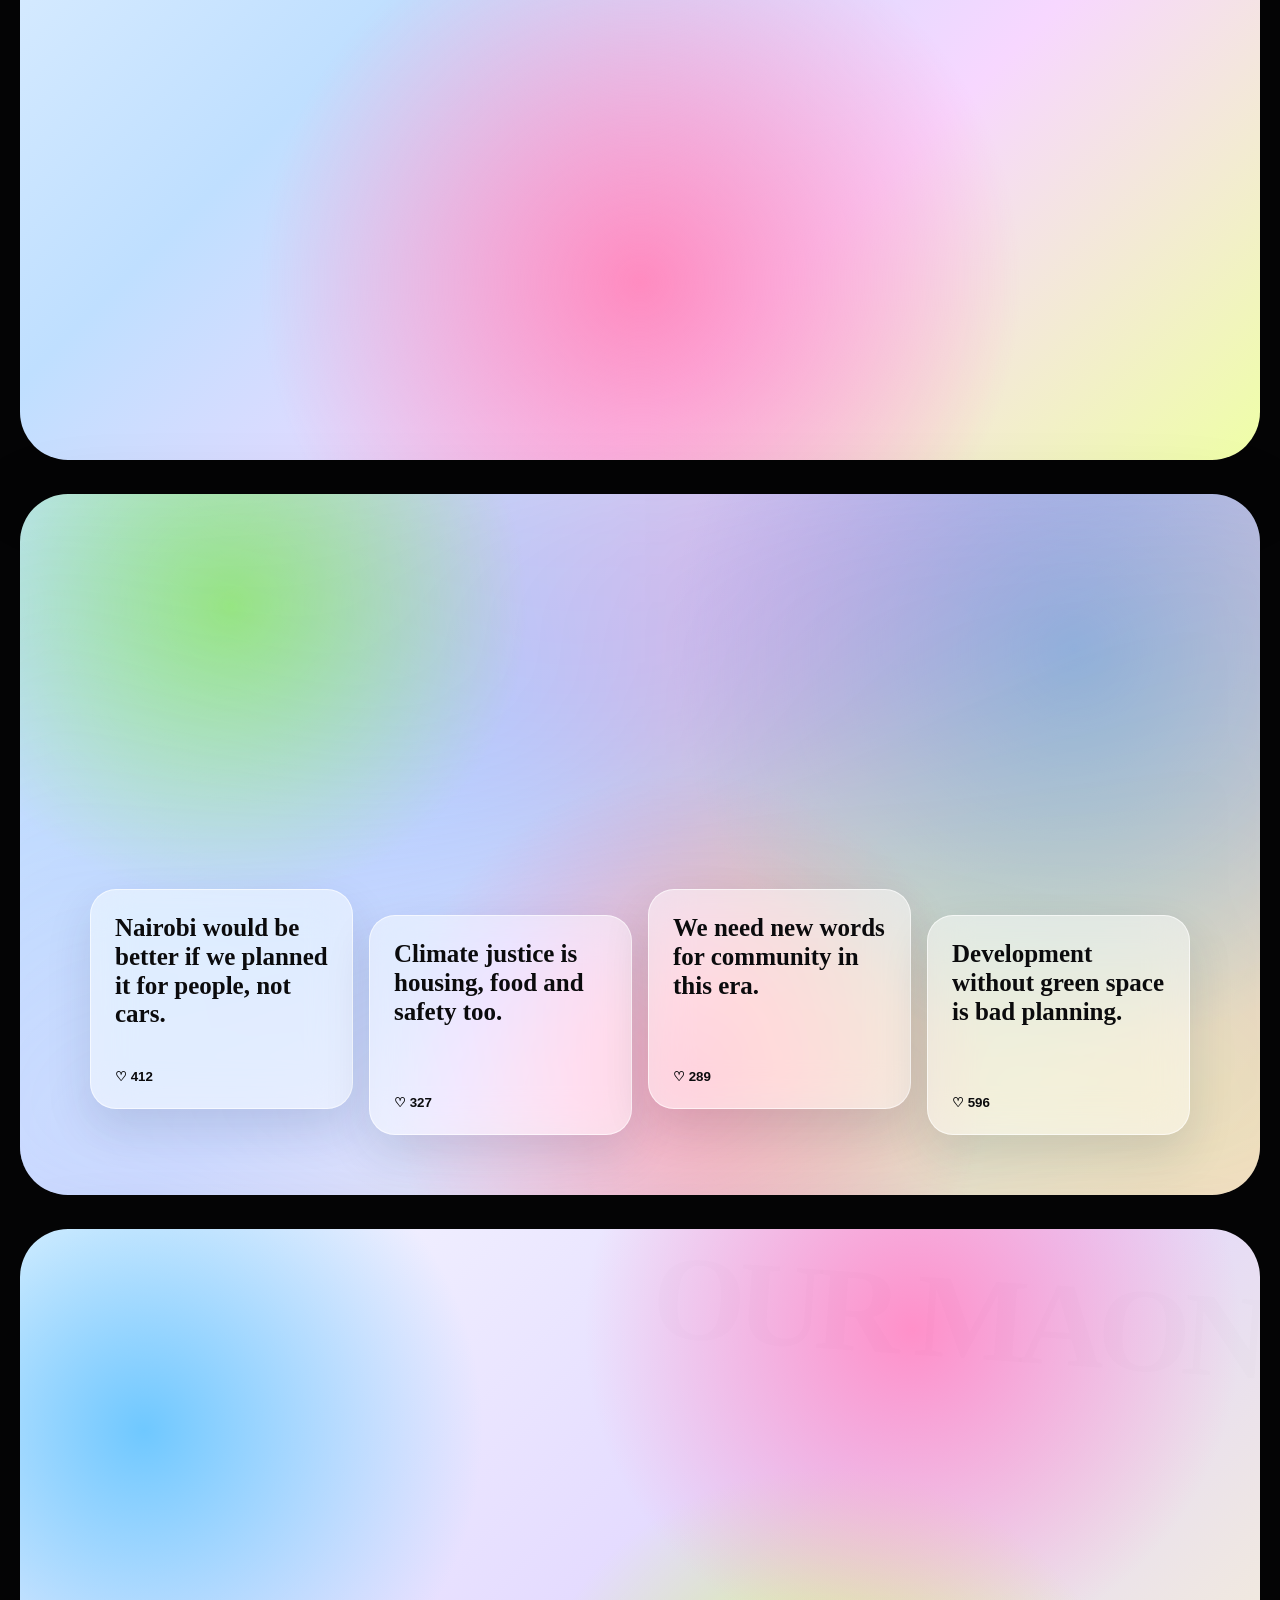
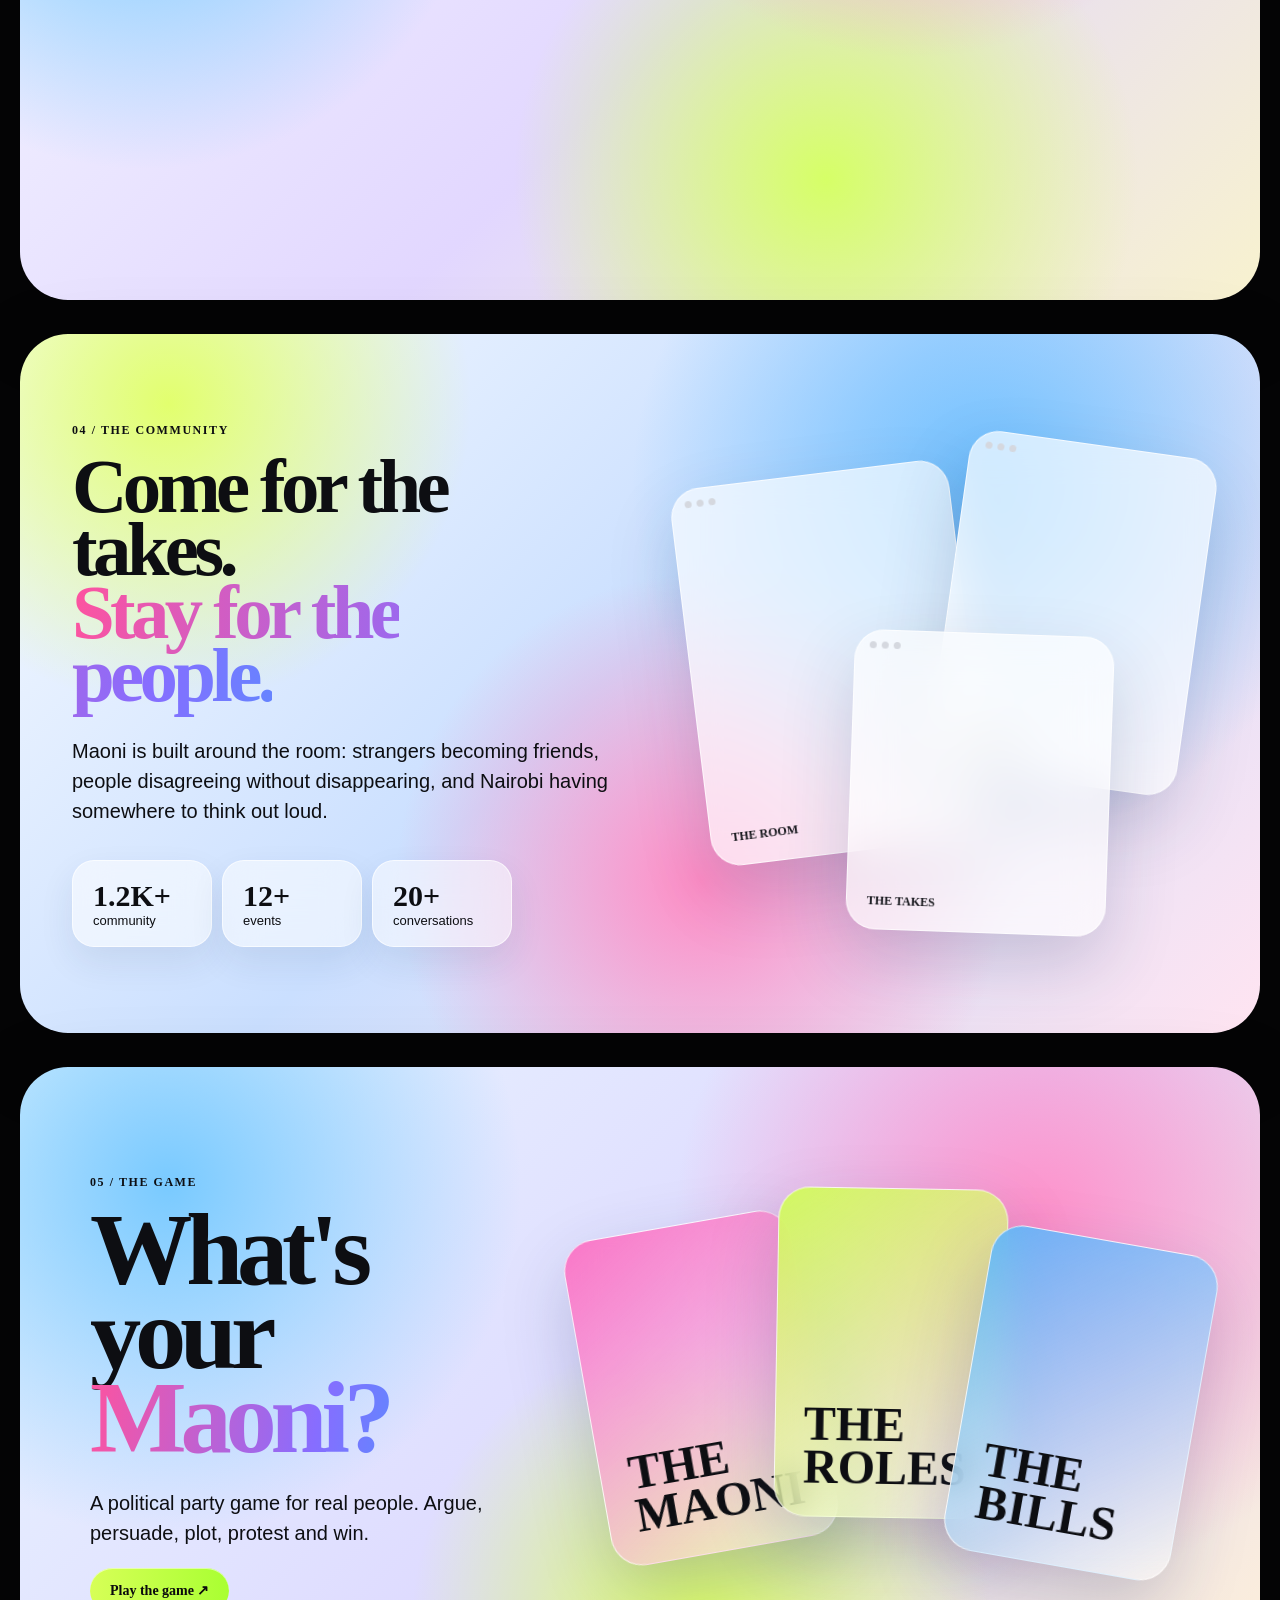
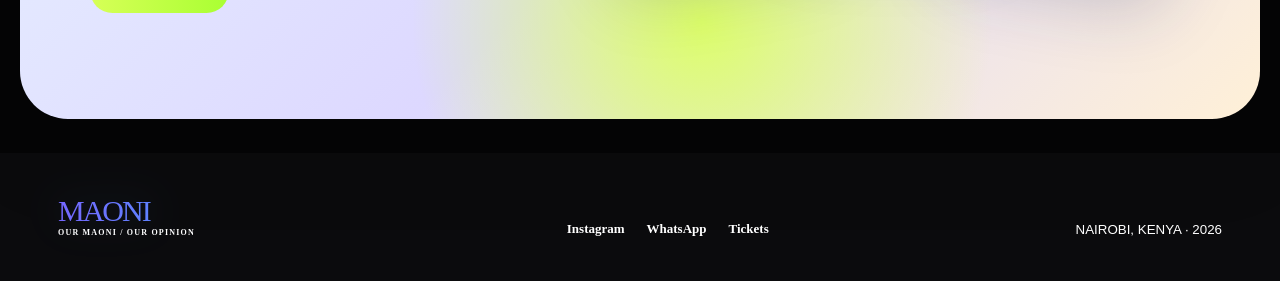
==== commit e3aa2aa5: "Load new liquid-glass art direction" ====
--- a/index.html
+++ b/index.html
@@ -10,6 +10,7 @@
   <link rel="preconnect" href="https://fonts.gstatic.com" crossorigin>
   <link href="https://fonts.googleapis.com/css2?family=Archivo+Black&family=DM+Sans:wght@400;500;600;700&family=Space+Grotesk:wght@500;600;700&display=swap" rel="stylesheet">
   <link rel="stylesheet" href="styles.css" />
+  <link rel="stylesheet" href="glass.css" />
 </head>
 <body>
   <div class="noise"></div>
--- a/styles.css
+++ b/styles.css
@@ -1 +1 @@
-:root{--ink:#0b0b0d;--paper:#f5efe7;--pink:#ff3dbd;--blue:#28a8ff;--lime:#c9ff38;--orange:#ff9f1c;--purple:#a86cff;--line:rgba(11,11,13,.14)}*{box-sizing:border-box}html{scroll-behavior:smooth}body{margin:0;background:var(--paper);color:var(--ink);font-family:'DM Sans',sans-serif;overflow-x:hidden}.noise{position:fixed;inset:0;pointer-events:none;opacity:.07;z-index:99;background-image:url("data:image/svg+xml,%3Csvg viewBox='0 0 180 180' xmlns='http://www.w3.org/2000/svg'%3E%3Cfilter id='n'%3E%3CfeTurbulence type='fractalNoise' baseFrequency='.9' numOctaves='4' stitchTiles='stitch'/%3E%3C/filter%3E%3Crect width='100%25' height='100%25' filter='url(%23n)' opacity='.45'/%3E%3C/svg%3E")}.shell{width:min(1180px,calc(100% - 36px));margin:auto}.nav-wrap{position:sticky;top:0;z-index:50;background:rgba(11,11,13,.92);backdrop-filter:blur(18px);border-bottom:1px solid rgba(255,255,255,.08)}.nav{height:82px;display:flex;align-items:center;justify-content:space-between;gap:24px}.brand{display:flex;flex-direction:column;color:white;text-decoration:none;line-height:.9}.brand span{font-family:'Archivo Black';font-size:28px;letter-spacing:-2px;background:linear-gradient(90deg,#7567ff,#27c8ff,#ff3dbd);-webkit-background-clip:text;color:transparent}.brand small{font:700 8px/1 'Space Grotesk';letter-spacing:.15em;margin-top:5px}.nav-links{display:flex;gap:28px}.nav-links a,.footer-grid a{color:white;text-decoration:none;font:600 14px 'Space Grotesk'}.pill{display:inline-flex;align-items:center;justify-content:center;padding:14px 20px;border-radius:999px;text-decoration:none;color:var(--ink);font:700 14px 'Space Grotesk';transition:.25s transform,.25s box-shadow}.pill:hover{transform:translateY(-2px) rotate(-1deg);box-shadow:0 8px 30px rgba(0,0,0,.14)}.pill-pink{background:var(--pink)}.pill-lime{background:var(--lime)}.pill-black{background:var(--ink);color:#fff}.hero{min-height:760px;padding:92px 0 72px;display:grid;grid-template-columns:1.05fr .95fr;align-items:center;gap:50px}.eyebrow{font:700 12px 'Space Grotesk';letter-spacing:.16em}.hero h1,.section h2,.game-copy h2{font-family:'Archivo Black';font-size:clamp(60px,8vw,124px);line-height:.82;letter-spacing:-.06em;margin:18px 0 28px}.hero p,.section-head p,.community-copy p,.game-copy p{font-size:20px;line-height:1.5;max-width:610px}.chrome{background:linear-gradient(90deg,#ff5c35 0%,#ff3dbd 28%,#6e5cff 52%,#21c7ff 72%,#ffb000 100%);-webkit-background-clip:text;color:transparent}.hero-actions{display:flex;align-items:center;gap:24px;margin-top:30px}.text-link{color:var(--ink);font-weight:700;text-decoration:none}.hero-art{position:relative;height:580px}.orb{position:absolute;border-radius:50%;filter:blur(1px)}.orb-a{width:360px;height:360px;right:18px;top:34px;background:radial-gradient(circle at 30% 25%,#ffe76a 0,#ff3dbd 38%,#503dff 73%,#111 100%)}.orb-b{width:180px;height:180px;left:45px;bottom:60px;background:linear-gradient(135deg,var(--lime),var(--blue))}.portrait-card{position:absolute;background:#16161a;color:white;border-radius:28px;display:flex;align-items:end;padding:22px;font:700 13px 'Space Grotesk';box-shadow:0 24px 60px rgba(0,0,0,.22);overflow:hidden}.portrait-card:before{content:"";position:absolute;inset:0;background:linear-gradient(145deg,#24242a,#0b0b0d)}.portrait-card span{position:relative}.portrait-a{width:270px;height:390px;left:90px;top:55px;transform:rotate(-7deg)}.portrait-b{width:220px;height:320px;right:20px;bottom:15px;transform:rotate(7deg)}.sticker{position:absolute;padding:18px 20px;border-radius:18px;font:700 18px/1 'Archivo Black';box-shadow:0 14px 36px rgba(0,0,0,.14)}.sticker-blue{background:var(--blue);right:10px;top:5px;transform:rotate(7deg)}.sticker-pink{background:var(--pink);left:0;bottom:25px;transform:rotate(-8deg)}.scribble{position:absolute;font-size:72px;right:130px;bottom:40px}.ticker{background:var(--ink);color:white;overflow:hidden;border-block:1px solid rgba(255,255,255,.1)}.ticker-track{display:flex;gap:28px;white-space:nowrap;padding:18px 0;font:700 17px 'Space Grotesk';width:max-content;animation:ticker 22s linear infinite}.ticker i{color:var(--pink);font-style:normal}@keyframes ticker{to{transform:translateX(-50%)}}.section{padding:110px 0}.section-head{display:flex;justify-content:space-between;gap:40px;align-items:end;margin-bottom:48px}.section-head h2{font-size:clamp(52px,7vw,98px);margin:14px 0 0}.section-head p{max-width:360px}.feature-card{background:linear-gradient(135deg,#9d68ff 0%,#ff4fba 48%,#ff8647 100%);border-radius:32px;min-height:420px;padding:38px;display:grid;grid-template-columns:1fr 1fr;overflow:hidden;position:relative}.feature-copy{z-index:2}.feature-copy h3{font:700 clamp(40px,5vw,72px)/.95 'Archivo Black';margin:24px 0 4px;letter-spacing:-.05em}.subtitle{font:500 34px 'Space Grotesk';margin:0 0 34px}.meta{display:flex;gap:12px;flex-wrap:wrap;margin-bottom:24px}.meta span,.tag{padding:8px 11px;background:rgba(255,255,255,.68);border-radius:999px;font:700 11px 'Space Grotesk';letter-spacing:.08em}.feature-visual{position:relative}.planet{width:310px;height:310px;border-radius:50%;position:absolute;right:40px;top:35px;background:radial-gradient(circle at 35% 28%,#ffda53 0,#ff6534 28%,#7e3cff 58%,#171725 80%);box-shadow:inset -30px -25px 55px rgba(0,0,0,.28)}.topic-chip{position:absolute;right:10px;background:var(--paper);padding:13px 18px;border-radius:999px;font:700 14px 'Space Grotesk'}.chip-a{top:42px}.chip-b{top:98px}.chip-c{top:154px}.conversation-grid{display:grid;grid-template-columns:repeat(4,1fr);gap:16px;margin-top:18px}.topic-card{min-height:250px;border-radius:24px;padding:24px;transition:.25s transform}.topic-card:hover{transform:translateY(-5px)}.topic-card span{font:700 11px 'Space Grotesk'}.topic-card h4{font:700 30px/1 'Archivo Black';margin:50px 0 10px}.topic-card p{font-size:15px}.pink{background:var(--pink)}.blue{background:var(--blue)}.lime{background:var(--lime)}.orange{background:var(--orange)}.dark-section{background:var(--ink);color:white}.inverse p{color:#d4d4d4}.wall-grid{display:block}.maoni-form{display:flex;background:white;border-radius:22px;padding:10px;margin-bottom:26px}.maoni-form input{flex:1;border:0;outline:0;font:500 18px 'DM Sans';padding:12px 14px}.maoni-form button{border:0;background:var(--pink);border-radius:14px;padding:0 24px;font:700 13px 'Space Grotesk';cursor:pointer}.maoni-grid{display:grid;grid-template-columns:repeat(4,1fr);gap:16px}.maoni-note{border:0;border-radius:24px;min-height:220px;padding:24px;text-align:left;display:flex;flex-direction:column;justify-content:space-between;cursor:pointer;transition:.2s transform;color:var(--ink)}.maoni-note:hover{transform:rotate(-1.5deg) scale(1.01)}.maoni-note b{font:600 25px/1.15 'Space Grotesk'}.maoni-note span{font-weight:700}.n1{background:var(--pink)}.n2{background:var(--blue)}.n3{background:var(--purple)}.n4{background:var(--lime)}.essay-grid{display:grid;grid-template-columns:repeat(3,1fr);gap:18px}.essay-card{position:relative;border:1px solid var(--line);border-radius:24px;padding:26px;min-height:360px;background:rgba(255,255,255,.42);transition:.25s transform,.25s background}.essay-card:hover{transform:translateY(-4px);background:white}.essay-no{font:700 72px/.8 'Archivo Black';opacity:.08;position:absolute;right:20px;top:20px}.essay-card h3{font:700 30px/1 'Archivo Black';margin:60px 0 16px}.essay-card a{position:absolute;bottom:24px;color:var(--ink);font-weight:700;text-decoration:none}.community-section{display:grid;grid-template-columns:1fr 1fr;gap:60px;align-items:center}.community-copy h2{font-size:clamp(50px,6vw,88px)}.stats{display:flex;gap:30px;margin-top:34px}.stats div{display:flex;flex-direction:column}.stats strong{font:700 30px 'Archivo Black'}.stats span{font-size:13px}.photo-stack{position:relative;height:520px}.photo{position:absolute;border-radius:28px;background:#18181b;color:white;display:flex;align-items:end;padding:20px;font:700 12px 'Space Grotesk';box-shadow:0 25px 55px rgba(0,0,0,.2)}.p1{width:280px;height:380px;left:20px;top:50px;transform:rotate(-7deg)}.p2{width:250px;height:340px;right:10px;top:20px;transform:rotate(8deg)}.p3{width:260px;height:300px;left:180px;bottom:10px;transform:rotate(2deg)}.game-section{background:#e9e1ff}.game-grid{display:grid;grid-template-columns:.8fr 1.2fr;gap:60px;align-items:center}.cards{height:480px;position:relative}.game-card{position:absolute;width:230px;height:330px;border-radius:30px;padding:28px;font:700 48px/.9 'Archivo Black';display:flex;align-items:end;box-shadow:0 24px 45px rgba(0,0,0,.18);border:8px solid rgba(255,255,255,.5)}.game-card:nth-child(1){left:20px;top:70px;transform:rotate(-10deg)}.game-card:nth-child(2){left:210px;top:35px;transform:rotate(1deg)}.game-card:nth-child(3){left:400px;top:85px;transform:rotate(10deg)}footer{background:var(--ink);padding:44px 0;color:white}.footer-grid{display:grid;grid-template-columns:1fr 1fr auto;align-items:end}.footer-grid>div:nth-child(2){display:flex;gap:22px}.reveal{opacity:0;transform:translateY(24px);transition:.7s ease}.reveal.visible{opacity:1;transform:none}@media(max-width:900px){.nav-links{display:none}.hero,.community-section,.game-grid{grid-template-columns:1fr}.hero{padding-top:60px}.hero-art{height:480px}.conversation-grid,.maoni-grid{grid-template-columns:repeat(2,1fr)}.essay-grid{grid-template-columns:1fr}.feature-card{grid-template-columns:1fr;min-height:680px}.feature-visual{min-height:300px}.section-head{display:block}.section-head p{margin-top:22px}.cards{transform:scale(.78);transform-origin:left top}.footer-grid{grid-template-columns:1fr;gap:24px}}@media(max-width:600px){.shell{width:min(100% - 22px,1180px)}.nav{height:72px}.brand span{font-size:23px}.pill{padding:12px 16px}.hero{min-height:auto;padding-bottom:40px}.hero h1{font-size:52px}.hero p{font-size:17px}.hero-art{height:390px}.portrait-a{width:210px;height:290px;left:25px}.portrait-b{width:170px;height:250px}.orb-a{width:280px;height:280px}.conversation-grid,.maoni-grid{grid-template-columns:1fr}.section{padding:76px 0}.section-head h2,.community-copy h2,.game-copy h2{font-size:50px}.feature-card{padding:24px}.feature-copy h3{font-size:42px}.planet{width:230px;height:230px;right:5px}.topic-chip{display:none}.stats{gap:16px}.stats strong{font-size:23px}.photo-stack{height:430px}.p1{width:210px;height:300px}.p2{width:190px;height:270px}.p3{width:200px;height:230px;left:100px}.cards{height:390px;transform:scale(.58)}.footer-grid>div:nth-child(2){flex-wrap:wrap}}+:root{--ink:#0b0b0d;--paper:#f5efe7;--pink:#ff3dbd;--blue:#28a8ff;--lime:#c9ff38;--orange:#ff9f1c;--purple:#a86cff;--line:rgba(11,11,13,.14)}*{box-sizing:border-box}html{scroll-behavior:smooth}body{margin:0;background:var(--paper);color:var(--ink);font-family:'DM Sans',sans-serif;overflow-x:hidden}.noise{position:fixed;inset:0;pointer-events:none;opacity:.045;z-index:99;background-image:url("data:image/svg+xml,%3Csvg viewBox='0 0 180 180' xmlns='http://www.w3.org/2000/svg'%3E%3Cfilter id='n'%3E%3CfeTurbulence type='fractalNoise' baseFrequency='.9' numOctaves='4' stitchTiles='stitch'/%3E%3C/filter%3E%3Crect width='100%25' height='100%25' filter='url(%23n)' opacity='.45'/%3E%3C/svg%3E")}.cursor-glow{position:fixed;width:320px;height:320px;border-radius:50%;pointer-events:none;z-index:0;background:radial-gradient(circle,rgba(255,61,189,.18),rgba(40,168,255,.08) 38%,transparent 70%);filter:blur(12px);transform:translate(-50%,-50%);transition:opacity .3s;mix-blend-mode:multiply}.shell{width:min(1180px,calc(100% - 36px));margin:auto}.nav-wrap{position:sticky;top:0;z-index:50;background:rgba(11,11,13,.86);backdrop-filter:blur(22px) saturate(140%);border-bottom:1px solid rgba(255,255,255,.08)}.nav{height:82px;display:flex;align-items:center;justify-content:space-between;gap:24px}.brand{display:flex;flex-direction:column;color:white;text-decoration:none;line-height:.9}.brand span{font-family:'Archivo Black';font-size:28px;letter-spacing:-2px;background:linear-gradient(90deg,#7567ff,#27c8ff,#ff3dbd,#ff9f1c);background-size:200% 100%;animation:brandFlow 5s ease-in-out infinite;-webkit-background-clip:text;color:transparent}.brand small{font:700 8px/1 'Space Grotesk';letter-spacing:.15em;margin-top:5px}.nav-links{display:flex;gap:24px;align-items:center}.nav-links a,.footer-grid a{position:relative;color:white;text-decoration:none;font:600 13px 'Space Grotesk';white-space:nowrap}.nav-links a:after{content:"";position:absolute;height:3px;border-radius:99px;left:50%;right:50%;bottom:-10px;background:linear-gradient(90deg,var(--pink),var(--blue));transition:.3s cubic-bezier(.2,.8,.2,1)}.nav-links a:hover:after,.nav-links a.active:after{left:0;right:0}.pill{display:inline-flex;align-items:center;justify-content:center;padding:14px 20px;border-radius:999px;text-decoration:none;color:var(--ink);font:700 14px 'Space Grotesk';transition:.28s cubic-bezier(.2,.8,.2,1);will-change:transform}.pill:hover{transform:translateY(-3px) rotate(-1deg);box-shadow:0 10px 30px rgba(0,0,0,.14)}.pill-pink{background:linear-gradient(90deg,#ff4db8,#ff74cf)}.pill-lime{background:linear-gradient(90deg,#d7ff57,#a9ff32)}.pill-black{background:var(--ink);color:#fff}.hero{min-height:760px;padding:92px 0 72px;display:grid;grid-template-columns:1.05fr .95fr;align-items:center;gap:50px;position:relative}.hero:before{content:"";position:absolute;width:520px;height:520px;border-radius:50%;left:-260px;top:80px;background:radial-gradient(circle,rgba(255,155,225,.24),transparent 68%);filter:blur(10px);animation:pulseGlow 6s ease-in-out infinite}.eyebrow{font:700 12px 'Space Grotesk';letter-spacing:.16em}.blink-dot{display:inline-block;width:8px;height:8px;margin-left:8px;border-radius:50%;background:var(--lime);box-shadow:0 0 0 5px rgba(201,255,56,.14);animation:blink 1.5s infinite}.hero h1,.section h2,.game-copy h2{font-family:'Archivo Black';font-size:clamp(60px,8vw,124px);line-height:.82;letter-spacing:-.06em;margin:18px 0 28px}.hero h1{transform:skewY(-1deg)}.hero p,.section-head p,.community-copy p,.game-copy p{font-size:20px;line-height:1.5;max-width:610px}.chrome{background:linear-gradient(90deg,#ff5c35 0%,#ff3dbd 28%,#6e5cff 52%,#21c7ff 72%,#ffb000 100%);background-size:220% 100%;animation:chromeFlow 7s linear infinite;-webkit-background-clip:text;color:transparent}.hero-actions{display:flex;align-items:center;gap:24px;margin-top:30px}.text-link{color:var(--ink);font-weight:700;text-decoration:none;position:relative}.text-link:after{content:"";position:absolute;left:0;bottom:-5px;width:100%;height:2px;background:var(--ink);transform:scaleX(.3);transform-origin:left;transition:.3s}.text-link:hover:after{transform:scaleX(1)}.hero-art{position:relative;height:580px;perspective:1200px}.orb{position:absolute;border-radius:50%;filter:blur(1px);will-change:transform}.orb-a{width:360px;height:360px;right:18px;top:34px;background:radial-gradient(circle at 30% 25%,#ffe76a 0,#ff3dbd 38%,#503dff 73%,#111 100%);box-shadow:0 0 80px rgba(255,61,189,.24)}.orb-b{width:180px;height:180px;left:45px;bottom:60px;background:linear-gradient(135deg,var(--lime),var(--blue));box-shadow:0 20px 50px rgba(40,168,255,.25)}.portrait-card{position:absolute;background:#16161a;color:white;border-radius:32px;display:flex;align-items:end;padding:22px;font:700 13px 'Space Grotesk';box-shadow:0 24px 60px rgba(0,0,0,.22);overflow:hidden;transition:.45s cubic-bezier(.2,.8,.2,1);will-change:transform}.portrait-card:before{content:"";position:absolute;inset:0;background:linear-gradient(145deg,#24242a,#0b0b0d)}.portrait-card:after{content:"";position:absolute;inset:0;background:linear-gradient(120deg,transparent 20%,rgba(255,255,255,.16) 45%,transparent 70%);transform:translateX(-120%);transition:.8s}.portrait-card:hover:after{transform:translateX(120%)}.portrait-card span{position:relative;z-index:2}.portrait-a{width:270px;height:390px;left:90px;top:55px;transform:rotate(-7deg)}.portrait-b{width:220px;height:320px;right:20px;bottom:15px;transform:rotate(7deg)}.sticker{position:absolute;padding:18px 20px;border-radius:18px;font:700 18px/1 'Archivo Black';box-shadow:0 14px 36px rgba(0,0,0,.14);will-change:transform}.sticker-blue{background:var(--blue);right:10px;top:5px;transform:rotate(7deg)}.sticker-pink{background:var(--pink);left:0;bottom:25px;transform:rotate(-8deg)}.mini-sticker{position:absolute;padding:9px 13px;border-radius:999px;background:#fff;border:1px solid rgba(11,11,13,.12);font:700 10px 'Space Grotesk';letter-spacing:.08em;box-shadow:0 10px 30px rgba(0,0,0,.12)}.mini-a{top:132px;left:10px;transform:rotate(-7deg)}.mini-b{right:70px;bottom:120px;background:var(--lime);transform:rotate(5deg)}.scribble{position:absolute;font-size:72px;right:130px;bottom:40px;animation:scribbleBounce 2.4s ease-in-out infinite}.float-slow{animation:floatSlow 5.5s ease-in-out infinite}.float-fast{animation:floatFast 3.5s ease-in-out infinite}.ticker{background:var(--ink);color:white;overflow:hidden;border-block:1px solid rgba(255,255,255,.1);transform:rotate(-.35deg);width:101%;margin-left:-.5%}.ticker-track{display:flex;gap:28px;white-space:nowrap;padding:18px 0;font:700 17px 'Space Grotesk';width:max-content;animation:ticker 19s linear infinite}.ticker i{color:var(--pink);font-style:normal}.section{padding:110px 0;position:relative}.section-head{display:flex;justify-content:space-between;gap:40px;align-items:end;margin-bottom:48px}.section-head h2{font-size:clamp(52px,7vw,98px);margin:14px 0 0}.section-head p{max-width:360px}.feature-card{background:linear-gradient(125deg,#8d72ff 0%,#ff4fba 42%,#ff8647 78%,#ffd44a 100%);background-size:180% 180%;animation:featureGradient 8s ease infinite;border-radius:36px;min-height:420px;padding:38px;display:grid;grid-template-columns:1fr 1fr;overflow:hidden;position:relative;transform-style:preserve-3d}.feature-card:after{content:"";position:absolute;width:260px;height:260px;border:1px solid rgba(255,255,255,.35);border-radius:50%;right:-80px;bottom:-100px;box-shadow:0 0 0 35px rgba(255,255,255,.05),0 0 0 70px rgba(255,255,255,.03)}.feature-copy{z-index:2}.feature-copy h3{font:700 clamp(40px,5vw,72px)/.95 'Archivo Black';margin:24px 0 4px;letter-spacing:-.05em}.subtitle{font:500 34px 'Space Grotesk';margin:0 0 34px}.meta{display:flex;gap:12px;flex-wrap:wrap;margin-bottom:24px}.meta span,.tag{padding:8px 11px;background:rgba(255,255,255,.68);border-radius:999px;font:700 11px 'Space Grotesk';letter-spacing:.08em}.feature-visual{position:relative}.planet{width:310px;height:310px;border-radius:50%;position:absolute;right:40px;top:35px;background:radial-gradient(circle at 35% 28%,#ffda53 0,#ff6534 28%,#7e3cff 58%,#171725 80%);box-shadow:inset -30px -25px 55px rgba(0,0,0,.28),0 25px 50px rgba(33,22,73,.2)}.topic-chip{position:absolute;right:10px;background:var(--paper);padding:13px 18px;border-radius:999px;font:700 14px 'Space Grotesk';box-shadow:0 8px 25px rgba(0,0,0,.12)}.chip-a{top:42px}.chip-b{top:98px}.chip-c{top:154px}.conversation-grid{display:grid;grid-template-columns:repeat(4,1fr);gap:16px;margin-top:18px}.topic-card{min-height:250px;border-radius:26px;padding:24px;transition:.32s cubic-bezier(.2,.8,.2,1);transform-style:preserve-3d;position:relative;overflow:hidden}.topic-card:after{content:"↗";position:absolute;right:18px;top:16px;font:700 24px 'Space Grotesk';opacity:.45;transition:.3s}.topic-card:hover:after{transform:translate(4px,-4px);opacity:1}.topic-card span{font:700 11px 'Space Grotesk'}.topic-card h4{font:700 30px/1 'Archivo Black';margin:50px 0 10px}.topic-card p{font-size:15px}.pink{background:var(--pink)}.blue{background:var(--blue)}.lime{background:var(--lime)}.orange{background:var(--orange)}.dark-section{background:var(--ink);color:white;overflow:hidden}.dark-section:before{content:"";position:absolute;inset:-20%;background:radial-gradient(circle at 20% 30%,rgba(255,61,189,.18),transparent 28%),radial-gradient(circle at 80% 70%,rgba(40,168,255,.16),transparent 25%);animation:darkDrift 12s ease-in-out infinite alternate}.inverse p{color:#d4d4d4}.wall-grid{display:block;position:relative;z-index:1}.maoni-form{display:flex;background:white;border-radius:24px;padding:10px;margin-bottom:26px;box-shadow:0 0 0 1px rgba(255,255,255,.05),0 20px 45px rgba(0,0,0,.18)}.maoni-form:focus-within{box-shadow:0 0 0 4px rgba(255,61,189,.24),0 20px 45px rgba(0,0,0,.18)}.maoni-form input{flex:1;border:0;outline:0;font:500 18px 'DM Sans';padding:12px 14px;background:transparent}.maoni-form button{border:0;background:linear-gradient(135deg,var(--pink),#ff78d2);border-radius:16px;padding:0 24px;font:700 13px 'Space Grotesk';cursor:pointer}.maoni-grid{display:grid;grid-template-columns:repeat(4,1fr);gap:16px}.maoni-note{border:0;border-radius:26px;min-height:220px;padding:24px;text-align:left;display:flex;flex-direction:column;justify-content:space-between;cursor:pointer;transition:.32s cubic-bezier(.2,.8,.2,1);color:var(--ink);box-shadow:0 16px 35px rgba(0,0,0,.12);transform-style:preserve-3d}.maoni-note b{font:600 25px/1.15 'Space Grotesk'}.maoni-note span{font-weight:700}.n1{background:linear-gradient(145deg,#ff5ac7,#ff93df)}.n2{background:linear-gradient(145deg,#3fb8ff,#80d0ff)}.n3{background:linear-gradient(145deg,#b882ff,#d9b6ff)}.n4{background:linear-gradient(145deg,#ccff3c,#ebff8d)}.our-maoni-section:before{content:"OUR MAONI";position:absolute;right:-40px;top:30px;font:700 120px/1 'Archivo Black';letter-spacing:-.07em;color:rgba(11,11,13,.035);transform:rotate(4deg);pointer-events:none}.essay-grid{display:grid;grid-template-columns:repeat(3,1fr);gap:18px}.essay-card{position:relative;border:1px solid var(--line);border-radius:28px;padding:26px;min-height:360px;background:rgba(255,255,255,.46);backdrop-filter:blur(8px);transition:.32s cubic-bezier(.2,.8,.2,1);transform-style:preserve-3d;overflow:hidden}.essay-card:before{content:"";position:absolute;inset:auto -50px -70px auto;width:180px;height:180px;border-radius:50%;background:linear-gradient(135deg,rgba(255,61,189,.18),rgba(40,168,255,.2));filter:blur(4px)}.essay-card:hover{background:rgba(255,255,255,.88);box-shadow:0 20px 45px rgba(0,0,0,.08)}.essay-no{font:700 72px/.8 'Archivo Black';opacity:.08;position:absolute;right:20px;top:20px}.essay-card h3{font:700 30px/1 'Archivo Black';margin:60px 0 16px;position:relative}.essay-card a{position:absolute;bottom:24px;color:var(--ink);font-weight:700;text-decoration:none}.community-section{display:grid;grid-template-columns:1fr 1fr;gap:60px;align-items:center}.community-copy h2{font-size:clamp(50px,6vw,88px)}.stats{display:flex;gap:30px;margin-top:34px}.stats div{display:flex;flex-direction:column}.stats strong{font:700 30px 'Archivo Black'}.stats span{font-size:13px}.photo-stack{position:relative;height:520px;perspective:1200px}.photo{position:absolute;border-radius:30px;background:linear-gradient(145deg,#22232a,#111);color:white;display:flex;align-items:end;padding:20px;font:700 12px 'Space Grotesk';box-shadow:0 25px 55px rgba(0,0,0,.2);transition:.35s cubic-bezier(.2,.8,.2,1);overflow:hidden}.photo:after{content:"";position:absolute;inset:0;background:linear-gradient(120deg,transparent,rgba(255,255,255,.1),transparent);transform:translateX(-110%);transition:.8s}.photo:hover:after{transform:translateX(110%)}.p1{width:280px;height:380px;left:20px;top:50px;transform:rotate(-7deg)}.p2{width:250px;height:340px;right:10px;top:20px;transform:rotate(8deg)}.p3{width:260px;height:300px;left:180px;bottom:10px;transform:rotate(2deg)}.game-section{background:linear-gradient(135deg,#ece5ff,#ffe7f6 55%,#eaffbf);background-size:180% 180%;animation:featureGradient 10s ease infinite}.game-grid{display:grid;grid-template-columns:.8fr 1.2fr;gap:60px;align-items:center}.cards{height:480px;position:relative;perspective:1200px}.game-card{position:absolute;width:230px;height:330px;border-radius:32px;padding:28px;font:700 48px/.9 'Archivo Black';display:flex;align-items:end;box-shadow:0 24px 45px rgba(0,0,0,.18);border:8px solid rgba(255,255,255,.5);transition:.35s cubic-bezier(.2,.8,.2,1);transform-style:preserve-3d}.game-card:nth-child(1){left:20px;top:70px;transform:rotate(-10deg)}.game-card:nth-child(2){left:210px;top:35px;transform:rotate(1deg)}.game-card:nth-child(3){left:400px;top:85px;transform:rotate(10deg)}footer{background:var(--ink);padding:44px 0;color:white}.footer-grid{display:grid;grid-template-columns:1fr 1fr auto;align-items:end}.footer-grid>div:nth-child(2){display:flex;gap:22px}.reveal{opacity:0;transform:translateY(34px) scale(.985);filter:blur(6px);transition:opacity .8s ease,transform .8s cubic-bezier(.2,.8,.2,1),filter .8s ease}.reveal.visible{opacity:1;transform:none;filter:none}.tilt-card{will-change:transform}.magnetic{will-change:transform}@keyframes ticker{to{transform:translateX(-50%)}}@keyframes brandFlow{0%,100%{background-position:0% 50%}50%{background-position:100% 50%}}@keyframes chromeFlow{to{background-position:220% 50%}}@keyframes pulseGlow{0%,100%{transform:scale(.95);opacity:.65}50%{transform:scale(1.08);opacity:1}}@keyframes blink{0%,100%{opacity:1;transform:scale(1)}50%{opacity:.25;transform:scale(.7)}}@keyframes floatSlow{0%,100%{translate:0 0}50%{translate:0 -14px}}@keyframes floatFast{0%,100%{translate:0 0}50%{translate:7px -10px}}@keyframes scribbleBounce{0%,100%{transform:rotate(-8deg) translateY(0)}50%{transform:rotate(4deg) translateY(-10px)}}@keyframes featureGradient{0%,100%{background-position:0% 50%}50%{background-position:100% 50%}}@keyframes darkDrift{0%{transform:translate(-2%,-1%) scale(1)}100%{transform:translate(3%,2%) scale(1.08)}}@media(max-width:1050px){.nav-links{gap:15px}.nav-links a{font-size:12px}}@media(max-width:900px){.nav-links{display:none}.hero,.community-section,.game-grid{grid-template-columns:1fr}.hero{padding-top:60px}.hero-art{height:480px}.conversation-grid,.maoni-grid{grid-template-columns:repeat(2,1fr)}.essay-grid{grid-template-columns:1fr}.feature-card{grid-template-columns:1fr;min-height:680px}.feature-visual{min-height:300px}.section-head{display:block}.section-head p{margin-top:22px}.cards{transform:scale(.78);transform-origin:left top}.footer-grid{grid-template-columns:1fr;gap:24px}.cursor-glow{display:none}}@media(max-width:600px){.shell{width:min(100% - 22px,1180px)}.nav{height:72px}.brand span{font-size:23px}.pill{padding:12px 16px}.hero{min-height:auto;padding-bottom:40px}.hero h1{font-size:52px}.hero p{font-size:17px}.hero-art{height:390px}.portrait-a{width:210px;height:290px;left:25px}.portrait-b{width:170px;height:250px}.orb-a{width:280px;height:280px}.conversation-grid,.maoni-grid{grid-template-columns:1fr}.section{padding:76px 0}.section-head h2,.community-copy h2,.game-copy h2{font-size:50px}.feature-card{padding:24px}.feature-copy h3{font-size:42px}.planet{width:230px;height:230px;right:5px}.topic-chip{display:none}.stats{gap:16px}.stats strong{font-size:23px}.photo-stack{height:430px}.p1{width:210px;height:300px}.p2{width:190px;height:270px}.p3{width:200px;height:230px;left:100px}.cards{height:390px;transform:scale(.58)}.footer-grid>div:nth-child(2){flex-wrap:wrap}.mini-sticker{display:none}.ticker{transform:none;width:100%;margin-left:0}}@media(prefers-reduced-motion:reduce){*,*:before,*:after{animation:none!important;transition:none!important;scroll-behavior:auto!important}.cursor-glow{display:none}}
--- a/glass.css
+++ b/glass.css
@@ -0,0 +1,37 @@
+/* Maoni — liquid-glass / blurred colour direction */
+:root{--glass:rgba(255,255,255,.66);--glass-soft:rgba(255,255,255,.36);--glass-line:rgba(255,255,255,.58);--shadow:0 35px 100px rgba(8,12,25,.20);--black:#08090b}
+body{background:#050506;color:#0d0e12}
+body:before{content:"";position:fixed;inset:0;z-index:-3;background:linear-gradient(180deg,#060607 0 5%,#f4f0e9 5% 95%,#060607 95%)}
+body:after{content:"";position:fixed;width:58vw;height:58vw;left:-16vw;top:12vh;border-radius:50%;z-index:-2;background:radial-gradient(circle,#66cbff 0,#3387ff 26%,#b774ff 49%,#ff9fc9 67%,transparent 72%);filter:blur(85px);opacity:.42;animation:ambientDrift 14s ease-in-out infinite alternate;pointer-events:none}
+.noise{opacity:.025}.cursor-glow{mix-blend-mode:screen;opacity:.5;filter:blur(30px);background:radial-gradient(circle,rgba(116,208,255,.42),rgba(253,126,194,.18) 35%,transparent 70%)}
+.nav-wrap{background:rgba(5,5,7,.76);backdrop-filter:blur(30px) saturate(180%);-webkit-backdrop-filter:blur(30px) saturate(180%);border-bottom:1px solid rgba(255,255,255,.12)}
+.nav{height:76px}.brand span{font-size:30px;filter:drop-shadow(0 0 20px rgba(80,170,255,.18))}.nav-links a{font-weight:500;letter-spacing:-.01em}.nav-links a:after{height:2px;bottom:-8px}.pill{box-shadow:inset 0 1px 0 rgba(255,255,255,.55)}
+
+.hero{width:min(1240px,calc(100% - 34px));margin:28px auto 38px;min-height:720px;padding:56px;border-radius:52px;overflow:hidden;background:radial-gradient(circle at 18% 20%,rgba(210,255,118,.92),transparent 24%),radial-gradient(circle at 74% 26%,rgba(92,188,255,.95),transparent 34%),radial-gradient(circle at 55% 74%,rgba(255,154,205,.9),transparent 35%),linear-gradient(135deg,#eaf8ff 0,#8fd8ff 34%,#f8ccff 68%,#e3ff94 100%);box-shadow:0 28px 90px rgba(0,0,0,.28);position:relative;isolation:isolate}
+.hero:before{content:"";position:absolute;inset:-22%;z-index:-1;width:auto;height:auto;border-radius:0;left:auto;top:auto;background:conic-gradient(from 90deg at 50% 50%,rgba(255,255,255,.5),rgba(44,126,255,.28),rgba(255,95,176,.32),rgba(210,255,77,.30),rgba(255,255,255,.5));filter:blur(90px);animation:glassWash 14s linear infinite}
+.hero-copy{background:rgba(255,255,255,.73);backdrop-filter:blur(28px) saturate(155%);-webkit-backdrop-filter:blur(28px) saturate(155%);border:1px solid var(--glass-line);box-shadow:var(--shadow),inset 0 1px 0 rgba(255,255,255,.75);border-radius:34px;padding:38px;max-width:620px;position:relative;z-index:4}
+.hero-copy:before{content:"●  ●  ●";position:absolute;top:15px;left:19px;color:rgba(10,10,15,.22);font-size:9px;letter-spacing:4px}.hero-copy .eyebrow{margin-top:10px}.hero h1{font-size:clamp(58px,7vw,108px);line-height:.84;transform:none;letter-spacing:-.065em}.hero p{font-size:18px;max-width:520px}.chrome{background:linear-gradient(100deg,#ff539e,#876dff 31%,#2daaff 57%,#e6ff57 82%,#ff7bbd);background-size:250% 100%;-webkit-background-clip:text;color:transparent}
+.hero-art{height:600px}.orb{filter:blur(52px);opacity:.78}.orb-a{width:470px;height:470px;background:radial-gradient(circle at 30% 30%,#fff 0,#61c6ff 22%,#735cff 47%,#ff8fc8 69%,transparent 72%);box-shadow:none}.orb-b{width:260px;height:260px;background:radial-gradient(circle,#ecff64,#64ffc3 35%,#3d8eff 70%);filter:blur(45px)}
+.portrait-card{background:rgba(255,255,255,.76);color:#111;border:1px solid rgba(255,255,255,.78);backdrop-filter:blur(22px) saturate(160%);-webkit-backdrop-filter:blur(22px) saturate(160%);box-shadow:0 30px 80px rgba(20,30,70,.23),inset 0 1px 0 rgba(255,255,255,.92);border-radius:24px;padding:32px 20px 20px}.portrait-card:before{background:linear-gradient(180deg,rgba(255,255,255,.68) 0 28px,rgba(244,248,255,.55) 28px 100%);border-radius:inherit}.portrait-card:after{content:"";position:absolute;left:14px;top:10px;width:7px;height:7px;border-radius:50%;background:#d6d8de;box-shadow:12px 0 #d6d8de,24px 0 #d6d8de;transform:none;transition:none}.portrait-card:hover:after{transform:none}.portrait-a{width:360px;height:400px;left:20px;top:95px;transform:rotate(-4deg)}.portrait-b{width:300px;height:330px;right:-5px;bottom:36px;transform:rotate(5deg)}.portrait-card span{color:#20232b;letter-spacing:.08em}.sticker{backdrop-filter:blur(15px);border:1px solid rgba(255,255,255,.58);box-shadow:0 22px 50px rgba(16,23,56,.18)}.sticker-blue{background:rgba(80,176,255,.72)}.sticker-pink{background:rgba(255,105,187,.76)}.mini-sticker{background:rgba(255,255,255,.64);backdrop-filter:blur(16px);border-color:rgba(255,255,255,.72)}
+
+.ticker{background:#050506;border:0;transform:none;width:100%;margin:0;padding:2px 0}.ticker-track{padding:16px 0;font-size:13px;letter-spacing:.08em}
+.section{width:min(1240px,calc(100% - 34px));margin:34px auto;padding:86px 52px;border-radius:48px;overflow:hidden}
+#conversations{background:radial-gradient(circle at 15% 10%,#caff61 0,transparent 23%),radial-gradient(circle at 78% 18%,#5ab9ff 0,transparent 31%),radial-gradient(circle at 50% 84%,#ff8bc0 0,transparent 34%),linear-gradient(135deg,#f7fbff,#bfdfff 44%,#f7d7ff 72%,#efffa6);box-shadow:0 25px 85px rgba(0,0,0,.18)}
+.section-head{align-items:flex-start}.section-head h2{font-size:clamp(54px,6.5vw,94px);letter-spacing:-.055em}.section-head p{font-size:17px}.eyebrow{letter-spacing:.13em}
+.feature-card{background:rgba(255,255,255,.62);backdrop-filter:blur(28px) saturate(150%);-webkit-backdrop-filter:blur(28px) saturate(150%);border:1px solid rgba(255,255,255,.72);box-shadow:var(--shadow),inset 0 1px 0 rgba(255,255,255,.95);border-radius:28px;min-height:390px}.feature-card:before{content:"●  ●  ●";position:absolute;top:14px;left:18px;color:rgba(20,20,30,.22);font-size:9px;letter-spacing:4px}.feature-card:after{display:none}.feature-copy{padding-top:16px}.feature-copy h3{color:#101116}.meta span,.tag{background:rgba(255,255,255,.58);border:1px solid rgba(255,255,255,.68);backdrop-filter:blur(12px)}.planet{filter:saturate(.85) brightness(1.06);box-shadow:0 25px 65px rgba(55,74,140,.22)}.topic-chip{background:rgba(255,255,255,.72);backdrop-filter:blur(14px);border:1px solid rgba(255,255,255,.8)}
+.conversation-grid{grid-template-columns:repeat(4,1fr);gap:14px}.topic-card{background:rgba(255,255,255,.47)!important;border:1px solid rgba(255,255,255,.62);backdrop-filter:blur(20px) saturate(140%);-webkit-backdrop-filter:blur(20px) saturate(140%);box-shadow:0 16px 35px rgba(32,48,92,.10);min-height:230px}.topic-card:hover{background:rgba(255,255,255,.72)!important;box-shadow:0 25px 60px rgba(30,48,100,.16)}
+
+#wall.dark-section{background:radial-gradient(circle at 17% 16%,rgba(164,255,91,.95),transparent 25%),radial-gradient(circle at 85% 22%,rgba(105,183,255,.95),transparent 34%),radial-gradient(circle at 54% 83%,rgba(255,121,188,.95),transparent 34%),linear-gradient(145deg,#d9f7ff,#c3d1ff 50%,#ffd5e8);color:#0d0e12;box-shadow:0 25px 85px rgba(0,0,0,.22)}
+#wall.dark-section:before{inset:-15%;background:conic-gradient(from 210deg,rgba(255,255,255,.4),rgba(63,126,255,.2),rgba(255,81,170,.28),rgba(199,255,67,.3),rgba(255,255,255,.4));filter:blur(100px);animation:glassWash 16s linear infinite}.inverse p{color:#20222a}.maoni-form{background:rgba(255,255,255,.68);backdrop-filter:blur(24px);border:1px solid rgba(255,255,255,.74);box-shadow:0 28px 70px rgba(25,36,80,.18);border-radius:26px}.maoni-form button{background:#0a0a0d;color:white;border-radius:18px}.maoni-note{background:rgba(255,255,255,.52)!important;backdrop-filter:blur(20px) saturate(150%);-webkit-backdrop-filter:blur(20px) saturate(150%);border:1px solid rgba(255,255,255,.62);box-shadow:0 20px 45px rgba(25,36,80,.13)}.maoni-note:hover{background:rgba(255,255,255,.72)!important}.maoni-note:nth-child(2n){transform:translateY(26px)}
+
+#our-maoni{background:radial-gradient(circle at 10% 30%,#6fc8ff 0,transparent 28%),radial-gradient(circle at 72% 15%,#ff90c9 0,transparent 31%),radial-gradient(circle at 65% 82%,#d6ff67 0,transparent 32%),linear-gradient(135deg,#f7fbff,#e2d7ff 55%,#f8f2cf);box-shadow:0 25px 85px rgba(0,0,0,.18)}.our-maoni-section:before{opacity:.25}.essay-grid{gap:16px}.essay-card{background:rgba(255,255,255,.58);backdrop-filter:blur(24px) saturate(150%);border:1px solid rgba(255,255,255,.72);box-shadow:0 22px 60px rgba(30,42,90,.12);min-height:350px}.essay-card:hover{background:rgba(255,255,255,.8);transform:translateY(-10px) scale(1.01)}
+
+#community{background:radial-gradient(circle at 12% 10%,#e2ff6e 0,transparent 24%),radial-gradient(circle at 78% 22%,#6cbfff 0,transparent 32%),radial-gradient(circle at 55% 78%,#ff8dc5 0,transparent 35%),linear-gradient(135deg,#f8fbff,#cadfff 48%,#ffe4f1);box-shadow:0 25px 85px rgba(0,0,0,.18)}.stats{gap:10px;flex-wrap:wrap}.stats div{background:rgba(255,255,255,.54);backdrop-filter:blur(18px);border:1px solid rgba(255,255,255,.66);padding:18px 20px;border-radius:22px;min-width:140px;box-shadow:0 15px 35px rgba(35,50,90,.09)}.photo{background:rgba(255,255,255,.67);color:#14151a;border:1px solid rgba(255,255,255,.72);backdrop-filter:blur(24px);box-shadow:0 30px 70px rgba(30,42,92,.19);padding-top:36px}.photo:before{content:"";position:absolute;left:14px;top:11px;width:7px;height:7px;border-radius:50%;background:#d5d8df;box-shadow:12px 0 #d5d8df,24px 0 #d5d8df}.photo:after{background:linear-gradient(120deg,transparent,rgba(255,255,255,.42),transparent)}
+
+.game-section{background:radial-gradient(circle at 12% 18%,#79caff 0,transparent 29%),radial-gradient(circle at 82% 24%,#ff90ca 0,transparent 32%),radial-gradient(circle at 55% 85%,#ddff69 0,transparent 33%),linear-gradient(135deg,#eaf8ff,#ddd8ff 55%,#fff0d7);box-shadow:0 25px 85px rgba(0,0,0,.22)}.game-card{border:1px solid rgba(255,255,255,.72);backdrop-filter:blur(18px);box-shadow:0 28px 70px rgba(28,40,90,.22)}.game-card.pink{background:linear-gradient(145deg,rgba(255,96,187,.82),rgba(255,255,255,.44))}.game-card.lime{background:linear-gradient(145deg,rgba(207,255,78,.88),rgba(255,255,255,.44))}.game-card.blue{background:linear-gradient(145deg,rgba(83,182,255,.85),rgba(255,255,255,.44))}
+footer{margin-top:34px}.footer-grid{padding:0 8px}
+
+@keyframes ambientDrift{0%{transform:translate3d(-3%,0,0) scale(.92)}100%{transform:translate3d(28vw,12vh,0) scale(1.15)}}
+@keyframes glassWash{to{transform:rotate(360deg) scale(1.06)}}
+@media(max-width:900px){.hero,.section{width:min(100% - 20px,1240px);padding:34px 24px;border-radius:34px}.hero{display:block}.hero-copy{padding:30px 24px}.hero-art{margin-top:26px}.section{margin:20px auto}.maoni-note:nth-child(2n){transform:none}.conversation-grid{grid-template-columns:repeat(2,1fr)}}
+@media(max-width:600px){.hero,.section{width:calc(100% - 14px);border-radius:28px;padding:28px 16px}.hero h1{font-size:48px}.hero-copy{border-radius:24px}.portrait-a{width:220px;height:290px;left:5px}.portrait-b{width:185px;height:250px;right:0}.section-head h2{font-size:48px}.conversation-grid{grid-template-columns:1fr}.stats div{min-width:calc(50% - 6px)}.game-section{padding-bottom:20px}}
